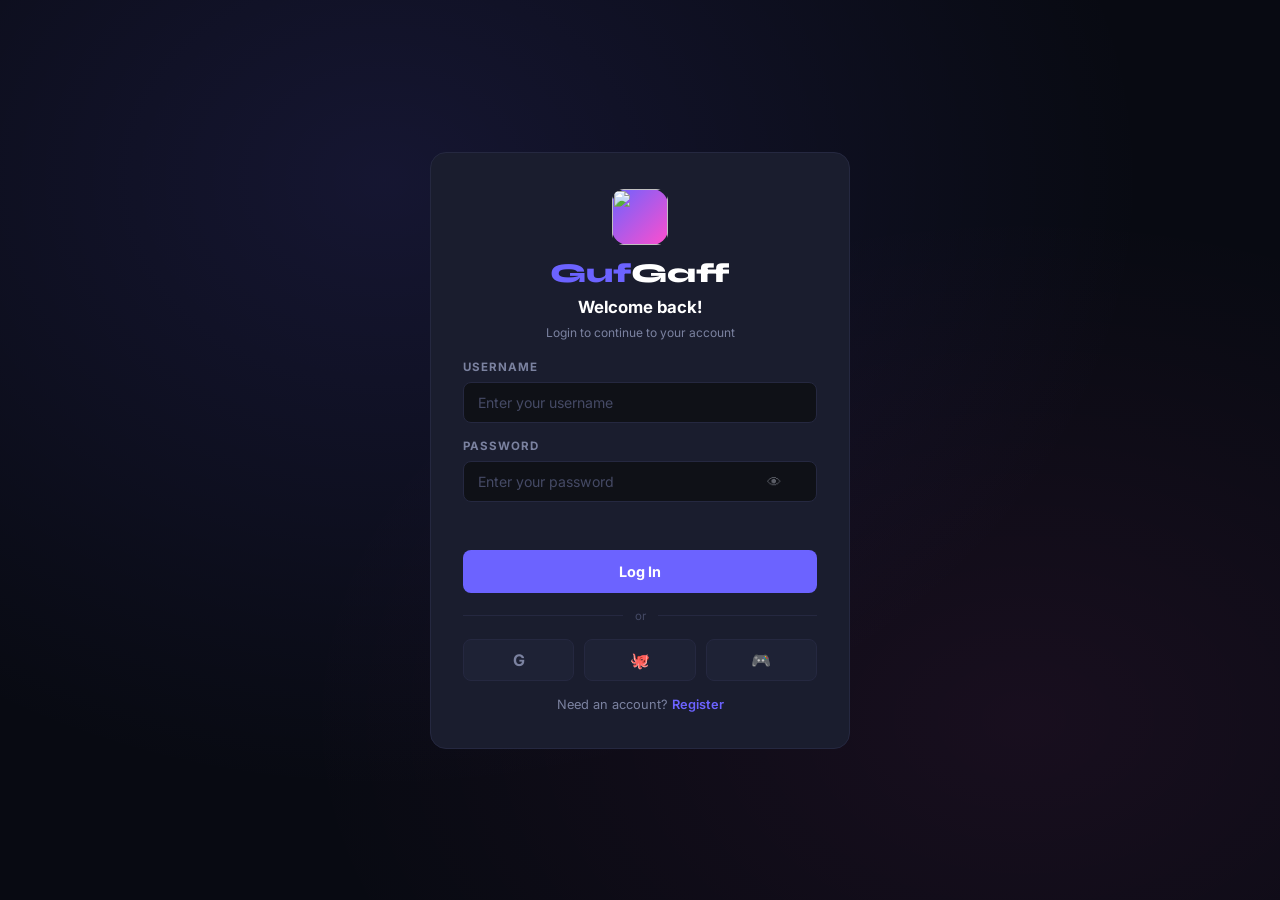
==== index.html @ 8183b646 "Fix keepalive ping and auto-reconnect for mobile" ====
<!DOCTYPE html>
<html lang="en">
<head>
<meta charset="UTF-8"/>
<meta name="viewport" content="width=device-width, initial-scale=1.0"/>
<title>GufGaff</title>
<link href="https://fonts.googleapis.com/css2?family=Inter:wght@400;500;600;700&family=Syne:wght@700;800&display=swap" rel="stylesheet"/>
<style>
*, *::before, *::after { box-sizing: border-box; margin: 0; padding: 0; }
:root {
  --bg: #0f1117; --sidebar: #13151f; --surface: #1a1d2e; --surface2: #1e2235;
  --border: #252840; --accent: #6c63ff; --accent-h: #5a52e0;
  --green: #23a55a; --yellow: #f0b232; --red: #f23f42; --pink: #ff4ecd;
  --text: #cdd1de; --text-muted: #7b82a0; --text-dim: #454a65; --white: #ffffff;
  --mono: 'Inter', sans-serif; --display: 'Syne', sans-serif;
}
body { font-family: var(--mono); background: var(--bg); color: var(--text); height: 100dvh; display: flex; overflow: hidden; font-size: 14px; }
#auth-overlay { position: fixed; inset: 0; display: flex; align-items: center; justify-content: center; z-index: 100; background: radial-gradient(ellipse at 30% 20%, #6c63ff22 0%, transparent 60%), radial-gradient(ellipse at 80% 80%, #ff4ecd11 0%, transparent 50%), #080a12; }
.auth-card { background: var(--surface); border: 1px solid var(--border); border-radius: 16px; padding: 36px 32px; width: 100%; max-width: 420px; display: flex; flex-direction: column; gap: 16px; animation: fadeUp .3s ease; max-height: 95dvh; overflow-y: auto; position: relative; }
.auth-card::-webkit-scrollbar { width: 0; }
@keyframes fadeUp { from { opacity: 0; transform: translateY(16px); } to { opacity: 1; transform: translateY(0); } }
.auth-logo { text-align: center; display: flex; flex-direction: column; align-items: center; gap: 8px; margin-bottom: 4px; }
.auth-logo-icon { width: 56px; height: 56px; background: linear-gradient(135deg, var(--accent), var(--pink)); border-radius: 16px; display: flex; align-items: center; justify-content: center; font-size: 1.6rem; margin-bottom: 4px; }
.auth-logo h1 { font-family: var(--display); font-size: 1.7rem; font-weight: 800; }
.fc-fast { color: var(--accent); } .fc-chat { color: var(--white); }
.auth-subtitle { font-size: .75rem; color: var(--text-muted); }
.auth-page-title { font-size: 1.05rem; font-weight: 700; color: var(--white); }
.auth-label { font-size: .72rem; font-weight: 700; color: var(--text-muted); text-transform: uppercase; letter-spacing: 1px; margin-bottom: 4px; }
.field { display: flex; flex-direction: column; gap: 4px; }
.input-wrap { position: relative; }
.input-wrap input { width: 100%; background: var(--bg); border: 1px solid var(--border); border-radius: 8px; color: var(--white); font-family: var(--mono); font-size: .88rem; padding: 11px 14px; outline: none; transition: border-color .2s; }
.input-wrap input:focus { border-color: var(--accent); }
.input-wrap input::placeholder { color: var(--text-dim); }
.input-wrap input.valid { border-color: var(--green) !important; }
.input-wrap input.invalid { border-color: var(--red) !important; }
.eye { position: absolute; right: 36px; top: 50%; transform: translateY(-50%); opacity: .4; cursor: pointer; font-size: .9rem; }
.eye:hover { opacity: .8; }
.field-status { position: absolute; right: 10px; top: 50%; transform: translateY(-50%); font-size: .85rem; pointer-events: none; }
.field-msg { font-size: .72rem; min-height: 16px; padding-left: 2px; transition: all .2s; }
.field-msg.error { color: var(--red); }
.field-msg.success { color: var(--green); }
.field-msg.info { color: var(--yellow); }
.strength-row { display: flex; justify-content: space-between; font-size: .7rem; color: var(--text-muted); margin-top: 4px; }
.strength-bars { display: flex; gap: 4px; margin-top: 4px; }
.s-bar { height: 3px; flex: 1; border-radius: 2px; background: var(--border); transition: background .3s; }
.s-bar.weak { background: var(--red); } .s-bar.fair { background: var(--yellow); } .s-bar.good { background: var(--green); } .s-bar.strong { background: var(--accent); }
.s-label { font-size: .7rem; font-weight: 600; }
.s-label.weak { color: var(--red); } .s-label.fair { color: var(--yellow); } .s-label.good { color: var(--green); } .s-label.strong { color: var(--accent); }
.terms-row { display: flex; align-items: flex-start; gap: 10px; font-size: .78rem; color: var(--text-muted); }
.terms-row input[type=checkbox] { accent-color: var(--accent); margin-top: 2px; flex-shrink: 0; }
.terms-row a { color: var(--accent); text-decoration: none; }
.btn-primary { background: var(--accent); color: #fff; border: none; border-radius: 8px; padding: 13px; font-family: var(--mono); font-weight: 700; font-size: .9rem; cursor: pointer; width: 100%; transition: background .2s, transform .1s, opacity .2s; }
.btn-primary:hover:not(:disabled) { background: var(--accent-h); }
.btn-primary:active:not(:disabled) { transform: scale(.98); }
.btn-primary:disabled { opacity: .5; cursor: not-allowed; }
.divider { display: flex; align-items: center; gap: 12px; color: var(--text-dim); font-size: .72rem; }
.divider::before, .divider::after { content: ''; flex: 1; height: 1px; background: var(--border); }
.social-row { display: flex; gap: 10px; }
.social-btn { flex: 1; background: var(--surface2); border: 1px solid var(--border); border-radius: 8px; padding: 10px; display: flex; align-items: center; justify-content: center; cursor: pointer; font-size: 1rem; font-weight: 700; color: var(--text-muted); transition: background .2s; }
.social-btn:hover { background: var(--border); color: var(--white); }
.auth-switch { text-align: center; font-size: .8rem; color: var(--text-muted); }
.auth-switch a { color: var(--accent); text-decoration: none; cursor: pointer; font-weight: 600; }
.back-btn { position: absolute; top: 14px; left: 14px; background: var(--surface2); border: none; border-radius: 50%; width: 30px; height: 30px; display: flex; align-items: center; justify-content: center; cursor: pointer; color: var(--text-muted); font-size: .85rem; }
.back-btn:hover { color: var(--white); background: var(--border); }
.error-msg { font-size: .78rem; color: var(--red); min-height: 16px; text-align: center; }
.app { display: none; flex: 1; overflow: hidden; position: relative; }
.sidebar-overlay { display: none; position: fixed; inset: 0; background: rgba(0,0,0,0.6); z-index: 50; }
.sidebar-overlay.show { display: block; }
.sidebar { width: 230px; background: var(--sidebar); display: flex; flex-direction: column; flex-shrink: 0; border-right: 1px solid var(--border); transition: transform .25s ease; z-index: 60; }
.sidebar-top { padding: 14px 16px 10px; border-bottom: 1px solid var(--border); }
.brand { display: flex; align-items: center; gap: 10px; margin-bottom: 10px; }
.brand-icon { width: 36px; height: 36px; background: linear-gradient(135deg, var(--accent), var(--pink)); border-radius: 10px; display: flex; align-items: center; justify-content: center; font-size: 1.1rem; flex-shrink: 0; }
.brand-name { font-family: var(--display); font-size: 1.1rem; font-weight: 800; }
.my-status { display: flex; align-items: center; gap: 8px; font-size: .8rem; color: var(--text-muted); }
.status-dot { width: 8px; height: 8px; border-radius: 50%; background: var(--green); flex-shrink: 0; }
.my-username { color: var(--white); font-weight: 600; }
.sidebar-search { padding: 10px 12px; }
.search-box { display: flex; align-items: center; gap: 8px; background: var(--bg); border: 1px solid var(--border); border-radius: 8px; padding: 7px 12px; }
.search-box input { background: transparent; border: none; outline: none; color: var(--text); font-family: var(--mono); font-size: .82rem; flex: 1; min-width: 0; }
.search-box input::placeholder { color: var(--text-dim); }
.sidebar-scroll { flex: 1; overflow-y: auto; padding: 8px 0; }
.sidebar-scroll::-webkit-scrollbar { width: 4px; }
.sidebar-scroll::-webkit-scrollbar-thumb { background: var(--border); border-radius: 2px; }
.sec-header { display: flex; align-items: center; justify-content: space-between; padding: 8px 16px 4px; font-size: .7rem; font-weight: 700; text-transform: uppercase; letter-spacing: .8px; color: var(--text-muted); }
.sec-add { cursor: pointer; font-size: 1rem; }
.sec-add:hover { color: var(--white); }
.ch-item { display: flex; align-items: center; gap: 8px; padding: 6px 8px 6px 12px; margin: 1px 8px; border-radius: 6px; cursor: pointer; color: var(--text-muted); font-size: .88rem; transition: background .1s, color .1s; position: relative; }
.ch-item:hover { background: var(--surface); color: var(--text); }
.ch-item.active { background: var(--surface2); color: var(--white); }
.ch-item.active::before { content: ''; position: absolute; left: -8px; top: 50%; transform: translateY(-50%); width: 3px; height: 20px; background: var(--accent); border-radius: 0 3px 3px 0; }
.ch-hash { font-size: 1rem; opacity: .6; }
.ch-info { flex: 1; min-width: 0; }
.ch-name { font-weight: 500; white-space: nowrap; overflow: hidden; text-overflow: ellipsis; }
.ch-desc-small { font-size: .7rem; color: var(--text-dim); margin-top: 1px; }
.ch-dot { width: 8px; height: 8px; border-radius: 50%; background: var(--pink); flex-shrink: 0; }
.dm-item { display: flex; align-items: center; gap: 10px; padding: 6px 8px; margin: 1px 8px; border-radius: 6px; cursor: pointer; color: var(--text-muted); transition: background .1s, color .1s; }
.dm-item:hover { background: var(--surface); color: var(--text); }
.dm-item.active { background: var(--surface2); color: var(--white); }
.dm-av { width: 32px; height: 32px; border-radius: 50%; display: flex; align-items: center; justify-content: center; font-size: .85rem; font-weight: 700; color: #fff; position: relative; flex-shrink: 0; }
.dm-st { position: absolute; bottom: -1px; right: -1px; width: 10px; height: 10px; border-radius: 50%; border: 2px solid var(--sidebar); background: var(--text-dim); }
.dm-st.on { background: var(--green); }
.dm-info { flex: 1; min-width: 0; }
.dm-name { font-size: .85rem; font-weight: 500; white-space: nowrap; overflow: hidden; text-overflow: ellipsis; }
.dm-sub { font-size: .72rem; color: var(--text-dim); }
.unread-badge { background: var(--red); color: #fff; font-size: .62rem; font-weight: 700; border-radius: 10px; min-width: 18px; height: 18px; display: flex; align-items: center; justify-content: center; padding: 0 5px; flex-shrink: 0; }
.user-panel { padding: 8px 12px; background: #0d0f18; display: flex; align-items: center; gap: 10px; border-top: 1px solid var(--border); flex-shrink: 0; }
.up-av { width: 32px; height: 32px; border-radius: 50%; background: var(--accent); display: flex; align-items: center; justify-content: center; font-size: .88rem; font-weight: 700; color: #fff; position: relative; flex-shrink: 0; cursor: pointer; }
.up-st { position: absolute; bottom: -1px; right: -1px; width: 10px; height: 10px; border-radius: 50%; border: 2px solid #0d0f18; background: var(--green); }
.up-info { flex: 1; min-width: 0; }
.up-name { font-size: .85rem; font-weight: 600; color: var(--white); white-space: nowrap; overflow: hidden; text-overflow: ellipsis; }
.up-tag { font-size: .7rem; color: var(--green); }
.up-icons { display: flex; gap: 2px; }
.up-icon { width: 28px; height: 28px; border-radius: 4px; border: none; background: transparent; color: var(--text-muted); display: flex; align-items: center; justify-content: center; cursor: pointer; font-size: .85rem; }
.up-icon:hover { background: var(--surface2); color: var(--text); }
.chat { flex: 1; display: flex; flex-direction: column; overflow: hidden; position: relative; min-width: 0; }
.chat-bg { position: absolute; inset: 0; background: radial-gradient(ellipse at 80% 100%, #6c63ff08 0%, transparent 60%), radial-gradient(ellipse at 20% 0%, #ff4ecd06 0%, transparent 50%); pointer-events: none; }
.chat-header { height: 52px; padding: 0 16px; display: flex; align-items: center; gap: 10px; border-bottom: 1px solid var(--border); flex-shrink: 0; background: rgba(15,17,23,0.9); backdrop-filter: blur(8px); position: relative; z-index: 2; }
.menu-btn { width: 30px; height: 30px; border-radius: 6px; border: none; background: transparent; color: var(--text-muted); display: none; align-items: center; justify-content: center; cursor: pointer; font-size: 1.1rem; flex-shrink: 0; }
.menu-btn:hover { background: var(--surface2); color: var(--text); }
.ch-icon { font-size: 1.1rem; color: var(--text-muted); }
.ch-title { font-weight: 700; font-size: .95rem; color: var(--white); white-space: nowrap; }
.ch-lock { font-size: .75rem; color: var(--text-dim); }
.ch-divider { width: 1px; height: 20px; background: var(--border); margin: 0 2px; flex-shrink: 0; }
.ch-topic { font-size: .82rem; color: var(--text-muted); white-space: nowrap; overflow: hidden; text-overflow: ellipsis; min-width: 0; }
.ch-actions { display: flex; gap: 4px; margin-left: auto; align-items: center; flex-shrink: 0; }
.h-btn { width: 30px; height: 30px; border-radius: 6px; border: none; background: transparent; color: var(--text-muted); display: flex; align-items: center; justify-content: center; cursor: pointer; font-size: .9rem; position: relative; }
.h-btn:hover { background: var(--surface2); color: var(--text); }
.h-btn.active { color: var(--accent); background: var(--surface2); }
.notif-count { position: absolute; top: 4px; right: 4px; width: 8px; height: 8px; border-radius: 50%; background: var(--red); }
.member-count { display: flex; align-items: center; gap: 6px; font-size: .82rem; color: var(--text-muted); padding: 4px 8px; border-radius: 6px; cursor: pointer; white-space: nowrap; }
.member-count:hover { background: var(--surface2); }
.mc-dot { width: 8px; height: 8px; border-radius: 50%; background: var(--green); flex-shrink: 0; }
.search-panel { position: absolute; top: 52px; right: 0; width: 320px; background: var(--surface); border-left: 1px solid var(--border); border-bottom: 1px solid var(--border); z-index: 5; display: none; flex-direction: column; padding: 12px; gap: 10px; border-radius: 0 0 0 12px; box-shadow: -4px 4px 20px rgba(0,0,0,0.3); }
.search-panel.show { display: flex; }
.search-panel-input { display: flex; gap: 8px; }
.search-panel-input input { flex: 1; background: var(--bg); border: 1px solid var(--border); border-radius: 8px; color: var(--text); font-family: var(--mono); font-size: .85rem; padding: 8px 12px; outline: none; }
.search-panel-input input:focus { border-color: var(--accent); }
.search-panel-input input::placeholder { color: var(--text-dim); }
.search-panel-btn { background: var(--accent); border: none; border-radius: 8px; color: #fff; padding: 8px 12px; cursor: pointer; font-size: .85rem; }
.search-results { max-height: 300px; overflow-y: auto; display: flex; flex-direction: column; gap: 6px; }
.search-results::-webkit-scrollbar { width: 4px; }
.search-results::-webkit-scrollbar-thumb { background: var(--border); border-radius: 2px; }
.search-result-item { background: var(--surface2); border-radius: 8px; padding: 8px 12px; border-left: 3px solid var(--accent); }
.search-result-sender { font-size: .75rem; font-weight: 600; color: var(--accent); margin-bottom: 2px; }
.search-result-text { font-size: .82rem; color: var(--text); }
.search-result-time { font-size: .7rem; color: var(--text-dim); margin-top: 2px; }
.search-no-results { text-align: center; color: var(--text-dim); font-size: .82rem; padding: 12px; }
.notif-panel { position: absolute; top: 52px; right: 0; width: 320px; background: var(--surface); border-left: 1px solid var(--border); border-bottom: 1px solid var(--border); z-index: 5; display: none; flex-direction: column; border-radius: 0 0 0 12px; box-shadow: -4px 4px 20px rgba(0,0,0,0.3); max-height: 420px; }
.notif-panel.show { display: flex; }
.notif-panel-header { display: flex; align-items: center; justify-content: space-between; padding: 12px 16px; border-bottom: 1px solid var(--border); font-weight: 600; font-size: .88rem; color: var(--white); flex-shrink: 0; }
.notif-panel-header button { background: transparent; border: none; color: var(--text-muted); font-size: .78rem; cursor: pointer; }
.notif-panel-header button:hover { color: var(--red); }
.notif-list { overflow-y: auto; flex: 1; }
.notif-list::-webkit-scrollbar { width: 4px; }
.notif-list::-webkit-scrollbar-thumb { background: var(--border); border-radius: 2px; }
.notif-empty { text-align: center; color: var(--text-dim); font-size: .82rem; padding: 24px; }
.notif-item { display: flex; align-items: flex-start; gap: 10px; padding: 10px 16px; border-bottom: 1px solid var(--border); cursor: pointer; transition: background .1s; }
.notif-item:hover { background: var(--surface2); }
.notif-item.unread { border-left: 3px solid var(--accent); }
.notif-item-icon { width: 32px; height: 32px; border-radius: 50%; display: flex; align-items: center; justify-content: center; font-size: .85rem; font-weight: 700; color: #fff; flex-shrink: 0; }
.notif-item-body { flex: 1; min-width: 0; }
.notif-item-text { font-size: .82rem; color: var(--text); line-height: 1.4; }
.notif-item-text strong { color: var(--white); }
.notif-item-time { font-size: .7rem; color: var(--text-dim); margin-top: 3px; }
.options-menu { position: absolute; top: 52px; right: 0; width: 260px; background: var(--surface); border: 1px solid var(--border); border-radius: 0 0 0 12px; z-index: 5; display: none; flex-direction: column; box-shadow: -4px 4px 20px rgba(0,0,0,0.3); overflow: hidden; animation: fadeUp .2s ease; }
.options-menu.show { display: flex; }
.options-header { padding: 12px 16px 8px; font-weight: 700; font-size: .72rem; color: var(--text-muted); text-transform: uppercase; letter-spacing: 1px; }
.options-divider { height: 1px; background: var(--border); margin: 4px 0; }
.options-item { display: flex; align-items: center; gap: 12px; padding: 10px 16px; cursor: pointer; transition: background .1s; }
.options-item:hover { background: var(--surface2); }
.options-item.danger:hover { background: rgba(242,63,66,0.1); }
.options-item.danger .options-title { color: var(--red); }
.options-item.danger .options-icon { color: var(--red); }
.options-icon { font-size: 1.1rem; width: 24px; text-align: center; flex-shrink: 0; }
.options-info { flex: 1; min-width: 0; }
.options-title { font-size: .85rem; font-weight: 600; color: var(--text); }
.options-desc { font-size: .72rem; color: var(--text-muted); margin-top: 1px; }
.options-item.active-opt .options-title { color: var(--accent); }
.pinned-panel, .members-panel { position: absolute; top: 52px; right: 0; width: 320px; background: var(--surface); border-left: 1px solid var(--border); border-bottom: 1px solid var(--border); z-index: 5; display: none; flex-direction: column; border-radius: 0 0 0 12px; box-shadow: -4px 4px 20px rgba(0,0,0,0.3); max-height: 420px; }
.pinned-panel.show, .members-panel.show { display: flex; }
.pinned-msg-item { display: flex; align-items: flex-start; gap: 10px; padding: 10px 16px; border-bottom: 1px solid var(--border); }
.pinned-msg-av { width: 28px; height: 28px; border-radius: 50%; display: flex; align-items: center; justify-content: center; font-size: .75rem; font-weight: 700; color: #fff; flex-shrink: 0; }
.pinned-msg-body { flex: 1; min-width: 0; }
.pinned-msg-sender { font-size: .75rem; font-weight: 600; color: var(--accent); }
.pinned-msg-text { font-size: .82rem; color: var(--text); margin-top: 2px; white-space: nowrap; overflow: hidden; text-overflow: ellipsis; }
.members-item { display: flex; align-items: center; gap: 10px; padding: 8px 16px; cursor: pointer; transition: background .1s; }
.members-item:hover { background: var(--surface2); }
.members-av { width: 32px; height: 32px; border-radius: 50%; display: flex; align-items: center; justify-content: center; font-size: .85rem; font-weight: 700; color: #fff; position: relative; flex-shrink: 0; }
.members-st { position: absolute; bottom: -1px; right: -1px; width: 10px; height: 10px; border-radius: 50%; border: 2px solid var(--surface); background: var(--text-dim); }
.members-st.on { background: var(--green); }
.members-name { font-size: .85rem; font-weight: 500; color: var(--text); }
.members-status { font-size: .7rem; color: var(--text-dim); }
.members-section { padding: 6px 16px 3px; font-size: .68rem; font-weight: 700; text-transform: uppercase; letter-spacing: 1px; color: var(--text-muted); }
.modal-overlay { position: fixed; inset: 0; background: rgba(0,0,0,0.7); display: none; align-items: center; justify-content: center; z-index: 150; backdrop-filter: blur(4px); }
.modal-overlay.show { display: flex; }
.profile-modal { background: var(--surface); border: 1px solid var(--border); border-radius: 16px; width: 320px; overflow: hidden; animation: fadeUp .2s ease; }
.profile-banner { height: 80px; background: linear-gradient(135deg, var(--accent), var(--pink)); position: relative; }
.profile-av-wrap { position: absolute; bottom: -24px; left: 16px; }
.profile-av { width: 56px; height: 56px; border-radius: 50%; display: flex; align-items: center; justify-content: center; font-size: 1.4rem; font-weight: 700; color: #fff; border: 4px solid var(--surface); }
.profile-close { position: absolute; top: 8px; right: 8px; background: rgba(0,0,0,0.3); border: none; border-radius: 50%; width: 28px; height: 28px; color: #fff; cursor: pointer; display: flex; align-items: center; justify-content: center; font-size: .9rem; }
.profile-body { padding: 32px 16px 16px; }
.profile-name { font-family: var(--display); font-size: 1.1rem; font-weight: 800; color: var(--white); }
.profile-tag { font-size: .75rem; color: var(--text-muted); margin-top: 2px; }
.profile-status { display: flex; align-items: center; gap: 6px; margin-top: 8px; font-size: .8rem; color: var(--text-muted); }
.profile-status-dot { width: 8px; height: 8px; border-radius: 50%; background: var(--green); }
.profile-divider { height: 1px; background: var(--border); margin: 12px 0; }
.profile-actions { display: flex; gap: 8px; margin-top: 12px; }
.profile-btn { flex: 1; padding: 8px; border-radius: 8px; border: none; font-family: var(--mono); font-size: .82rem; cursor: pointer; font-weight: 600; transition: background .15s; }
.profile-btn-primary { background: var(--accent); color: #fff; }
.profile-btn-primary:hover { background: var(--accent-h); }
.profile-btn-secondary { background: var(--surface2); color: var(--text); border: 1px solid var(--border); }
.profile-btn-secondary:hover { background: var(--border); }
.notif-toast { position: fixed; top: 16px; right: 16px; background: var(--surface); border: 1px solid var(--border); border-radius: 10px; padding: 12px 16px; display: flex; align-items: center; gap: 12px; z-index: 300; box-shadow: 0 8px 24px rgba(0,0,0,0.4); animation: slideInRight .3s ease; max-width: 300px; cursor: pointer; }
@keyframes slideInRight { from { opacity: 0; transform: translateX(100%); } to { opacity: 1; transform: translateX(0); } }
.notif-av { width: 36px; height: 36px; border-radius: 50%; display: flex; align-items: center; justify-content: center; font-size: .9rem; font-weight: 700; color: #fff; flex-shrink: 0; }
.notif-body { flex: 1; min-width: 0; }
.notif-name { font-size: .8rem; font-weight: 600; color: var(--white); }
.notif-text { font-size: .75rem; color: var(--text-muted); white-space: nowrap; overflow: hidden; text-overflow: ellipsis; }
#messages { flex: 1; overflow-y: auto; padding: 16px 0 4px; display: flex; flex-direction: column; position: relative; z-index: 0; }
#messages::-webkit-scrollbar { width: 6px; }
#messages::-webkit-scrollbar-thumb { background: var(--border); border-radius: 3px; }
.date-div { display: flex; align-items: center; gap: 12px; padding: 16px 20px 8px; color: var(--text-dim); font-size: .75rem; font-weight: 600; }
.date-div::before, .date-div::after { content: ''; flex: 1; height: 1px; background: var(--border); }
.msg-row { display: flex; gap: 14px; padding: 2px 16px; transition: background .1s; position: relative; }
.msg-row:hover { background: rgba(255,255,255,0.02); }
.msg-row:hover .msg-actions { opacity: 1; }
.msg-row.first { padding-top: 14px; }
.av-col { width: 40px; flex-shrink: 0; padding-top: 2px; }
.msg-av { width: 40px; height: 40px; border-radius: 50%; display: flex; align-items: center; justify-content: center; font-size: 1rem; font-weight: 700; color: #fff; cursor: pointer; transition: transform .15s; }
.msg-av:hover { transform: scale(1.1); }
.msg-av.hidden { visibility: hidden; }
.msg-body { flex: 1; min-width: 0; }
.msg-head { display: flex; align-items: baseline; gap: 8px; margin-bottom: 3px; flex-wrap: wrap; }
.msg-name { font-weight: 600; font-size: .9rem; color: var(--white); cursor: pointer; }
.msg-name:hover { text-decoration: underline; }
.msg-name.me { color: var(--accent); }
.msg-ts { font-size: .72rem; color: var(--text-dim); }
.msg-edited { font-size: .68rem; color: var(--text-dim); font-style: italic; }
.msg-text { font-size: .9rem; line-height: 1.55; color: var(--text); word-break: break-word; }
.msg-deleted { font-size: .85rem; color: var(--text-dim); font-style: italic; }
.msg-img { max-width: 300px; max-height: 300px; border-radius: 8px; margin-top: 4px; cursor: pointer; object-fit: cover; border: 1px solid var(--border); transition: opacity .2s; display: block; }
.msg-img:hover { opacity: .9; }
.msg-actions { position: absolute; right: 16px; top: 50%; transform: translateY(-50%); display: flex; gap: 4px; opacity: 0; transition: opacity .15s; background: var(--surface); border: 1px solid var(--border); border-radius: 8px; padding: 3px; box-shadow: 0 2px 8px rgba(0,0,0,0.3); z-index: 1; }
.msg-action-btn { width: 26px; height: 26px; border-radius: 6px; border: none; background: transparent; color: var(--text-muted); display: flex; align-items: center; justify-content: center; cursor: pointer; font-size: .8rem; transition: background .1s, color .1s; }
.msg-action-btn:hover { background: var(--surface2); color: var(--text); }
.msg-action-btn.delete:hover { color: var(--red); }
.msg-action-btn.edit:hover { color: var(--accent); }
.msg-action-btn.pin:hover { color: var(--yellow); }
.msg-edit-wrap { display: flex; gap: 6px; margin-top: 4px; }
.msg-edit-input { flex: 1; background: var(--bg); border: 1px solid var(--accent); border-radius: 8px; color: var(--white); font-family: var(--mono); font-size: .88rem; padding: 6px 10px; outline: none; }
.msg-edit-save { background: var(--accent); border: none; border-radius: 6px; color: #fff; padding: 6px 10px; cursor: pointer; font-size: .8rem; font-weight: 600; }
.msg-edit-save:hover { background: var(--accent-h); }
.msg-edit-cancel { background: var(--surface2); border: 1px solid var(--border); border-radius: 6px; color: var(--text-muted); padding: 6px 10px; cursor: pointer; font-size: .8rem; }
.msg-edit-cancel:hover { background: var(--border); }
.sys-msg { text-align: center; padding: 6px 16px; font-size: .78rem; color: var(--text-dim); }
.empty-chat { flex: 1; display: flex; flex-direction: column; align-items: center; justify-content: center; color: var(--text-dim); gap: 12px; }
.empty-chat .ic { font-size: 3rem; }
.typing-bar { padding: 2px 16px 6px; min-height: 26px; font-size: .78rem; color: var(--text-muted); display: flex; align-items: center; gap: 8px; }
.typing-dots { display: flex; gap: 3px; align-items: center; }
.typing-dots span { width: 6px; height: 6px; border-radius: 50%; background: var(--text-muted); animation: bounce .8s infinite; display: inline-block; }
.typing-dots span:nth-child(2) { animation-delay: .15s; }
.typing-dots span:nth-child(3) { animation-delay: .3s; }
@keyframes bounce { 0%,60%,100% { transform: translateY(0); } 30% { transform: translateY(-5px); } }
.emoji-picker { position: absolute; bottom: 80px; right: 16px; background: var(--surface); border: 1px solid var(--border); border-radius: 12px; padding: 0; width: 320px; max-height: 420px; box-shadow: 0 8px 32px rgba(0,0,0,0.4); z-index: 10; display: none; animation: fadeUp .2s ease; overflow: hidden; flex-direction: column; }
.emoji-picker.show { display: flex; }
.emoji-header { padding: 10px 12px 6px; border-bottom: 1px solid var(--border); flex-shrink: 0; }
.emoji-search { width: 100%; background: var(--bg); border: 1px solid var(--border); border-radius: 8px; color: var(--text); font-family: var(--mono); font-size: .82rem; padding: 7px 12px; outline: none; }
.emoji-search::placeholder { color: var(--text-dim); }
.emoji-cats { display: flex; gap: 4px; padding: 6px 12px; overflow-x: auto; flex-shrink: 0; border-bottom: 1px solid var(--border); }
.emoji-cats::-webkit-scrollbar { width: 0; height: 0; }
.emoji-cat-btn { font-size: 1.1rem; padding: 4px 6px; border-radius: 6px; border: none; background: transparent; cursor: pointer; opacity: .6; transition: background .1s, opacity .1s; flex-shrink: 0; }
.emoji-cat-btn:hover, .emoji-cat-btn.active { background: var(--surface2); opacity: 1; }
.emoji-body { flex: 1; overflow-y: auto; padding: 8px 12px; }
.emoji-body::-webkit-scrollbar { width: 4px; }
.emoji-body::-webkit-scrollbar-thumb { background: var(--border); border-radius: 2px; }
.emoji-category { font-size: .65rem; font-weight: 700; color: var(--text-muted); text-transform: uppercase; letter-spacing: 1px; margin: 8px 0 4px; }
.emoji-grid { display: grid; grid-template-columns: repeat(8, 1fr); gap: 2px; }
.emoji-btn { font-size: 1.3rem; padding: 4px; border-radius: 6px; cursor: pointer; text-align: center; transition: background .1s, transform .1s; border: none; background: transparent; }
.emoji-btn:hover { background: var(--surface2); transform: scale(1.2); }
.emoji-scroll-btns { display: flex; justify-content: space-between; padding: 6px 12px; border-top: 1px solid var(--border); flex-shrink: 0; gap: 6px; }
.emoji-scroll-btn { background: var(--surface2); border: 1px solid var(--border); border-radius: 6px; color: var(--text-muted); padding: 4px 10px; font-size: .8rem; cursor: pointer; transition: background .15s, color .15s; flex: 1; }
.emoji-scroll-btn:hover { background: var(--border); color: var(--white); }
.img-preview { position: fixed; inset: 0; background: rgba(0,0,0,0.9); display: none; align-items: center; justify-content: center; z-index: 200; cursor: zoom-out; flex-direction: column; gap: 12px; }
.img-preview.show { display: flex; }
.img-preview img { max-width: 90vw; max-height: 85vh; border-radius: 8px; object-fit: contain; }
.img-preview-actions { display: flex; gap: 12px; }
.img-preview-btn { background: rgba(255,255,255,0.1); border: 1px solid rgba(255,255,255,0.2); border-radius: 8px; color: #fff; padding: 8px 16px; cursor: pointer; font-size: .85rem; transition: background .15s; }
.img-preview-btn:hover { background: rgba(255,255,255,0.2); }
.upload-progress { font-size: .75rem; color: var(--text-muted); padding: 2px 16px; display: none; }
.upload-progress.show { display: block; }
.input-wrap-outer { padding: 0 16px 16px; flex-shrink: 0; position: relative; z-index: 1; }
.input-box { background: var(--surface2); border: 1px solid var(--border); border-radius: 10px; display: flex; align-items: center; gap: 4px; padding: 0 8px; }
.ia { width: 34px; height: 34px; border-radius: 6px; border: none; background: transparent; color: var(--text-muted); display: flex; align-items: center; justify-content: center; cursor: pointer; font-size: 1rem; flex-shrink: 0; }
.ia:hover { color: var(--text); }
.ia.active { color: var(--accent); }
#msg-input { flex: 1; background: transparent; border: none; color: var(--white); font-family: var(--mono); font-size: .9rem; padding: 12px 4px; outline: none; min-width: 0; }
#msg-input::placeholder { color: var(--text-dim); }
#msg-input:disabled { opacity: .4; }
.send-btn { width: 34px; height: 34px; border-radius: 8px; border: none; background: var(--accent); color: #fff; display: flex; align-items: center; justify-content: center; cursor: pointer; font-size: .9rem; flex-shrink: 0; }
.send-btn:hover { background: var(--accent-h); }
.send-btn:disabled { opacity: .3; cursor: not-allowed; }
#file-input { display: none; }
body.light { --bg: #f0f2f5; --sidebar: #e4e6ea; --surface: #ffffff; --surface2: #f0f2f5; --border: #dddfe4; --text: #1c1e21; --text-muted: #65676b; --text-dim: #b0b3b8; --white: #1c1e21; }
@media (max-width: 768px) {
  .sidebar { position: fixed; top: 0; left: 0; height: 100dvh; transform: translateX(-100%); }
  .sidebar.open { transform: translateX(0); box-shadow: 4px 0 20px rgba(0,0,0,0.5); }
  .menu-btn { display: flex !important; }
  .ch-topic, .ch-divider { display: none; }
  .chat-header { padding: 0 10px; gap: 8px; }
  .msg-row { padding: 2px 10px; }
  .msg-row.first { padding-top: 12px; }
  .input-wrap-outer { padding: 0 10px 12px; }
  .h-btn:nth-child(n+2) { display: none; }
  .member-count span { display: none; }
  .emoji-picker { right: 10px; width: 280px; bottom: 70px; }
  .msg-img { max-width: 200px; }
  .search-panel, .notif-panel, .options-menu, .pinned-panel, .members-panel { width: 100%; border-radius: 0; }
  .msg-actions { right: 10px; }
}
@keyframes slideIn { from { opacity: 0; transform: translateY(4px); } to { opacity: 1; transform: translateY(0); } }
.msg-row { animation: slideIn .15s ease; }
.call-overlay { position: fixed; inset: 0; background: #0a0a0f; z-index: 500; display: none; flex-direction: column; align-items: center; justify-content: center; }
.call-overlay.show { display: flex; }
.call-videos { display: flex; gap: 16px; width: 100%; max-width: 1000px; padding: 16px; justify-content: center; align-items: center; flex-wrap: wrap; }
.call-video-wrap { position: relative; border-radius: 16px; overflow: hidden; background: #1a1d2e; border: 2px solid var(--border); }
.call-video-wrap.remote { width: 640px; height: 480px; }
.call-video-wrap.local { width: 180px; height: 135px; position: fixed; bottom: 100px; right: 20px; border: 2px solid var(--accent); z-index: 501; }
.call-video-wrap video { width: 100%; height: 100%; object-fit: cover; background: #0a0a0f; }
.call-video-label { position: absolute; bottom: 8px; left: 8px; background: rgba(0,0,0,0.6); color: #fff; font-size: .75rem; padding: 3px 8px; border-radius: 20px; }
.call-controls { display: flex; gap: 16px; margin-top: 24px; align-items: center; }
.call-btn { width: 56px; height: 56px; border-radius: 50%; border: none; display: flex; align-items: center; justify-content: center; cursor: pointer; font-size: 1.3rem; transition: transform .15s, background .15s; }
.call-btn:hover { transform: scale(1.1); }
.call-btn.end { background: var(--red); color: #fff; width: 64px; height: 64px; font-size: 1.5rem; }
.call-btn.mute { background: var(--surface2); color: var(--text); }
.call-btn.mute.active { background: var(--yellow); color: #000; }
.call-btn.cam { background: var(--surface2); color: var(--text); }
.call-btn.cam.active { background: var(--yellow); color: #000; }
.call-info { text-align: center; margin-bottom: 16px; }
.call-info-name { font-family: var(--display); font-size: 1.4rem; font-weight: 800; color: var(--white); }
.call-info-status { font-size: .85rem; color: var(--text-muted); margin-top: 4px; }
.incoming-call { position: fixed; bottom: 24px; left: 50%; transform: translateX(-50%); background: var(--surface); border: 1px solid var(--border); border-radius: 16px; padding: 20px 24px; z-index: 400; display: none; flex-direction: column; align-items: center; gap: 12px; box-shadow: 0 8px 32px rgba(0,0,0,0.5); min-width: 280px; animation: fadeUp .3s ease; }
.incoming-call.show { display: flex; }
.incoming-call-av { width: 56px; height: 56px; border-radius: 50%; display: flex; align-items: center; justify-content: center; font-size: 1.4rem; font-weight: 700; color: #fff; }
.incoming-call-name { font-weight: 700; color: var(--white); font-size: 1rem; }
.incoming-call-text { font-size: .82rem; color: var(--text-muted); }
.incoming-call-btns { display: flex; gap: 16px; }
.call-accept { background: var(--green); color: #fff; border: none; border-radius: 50%; width: 52px; height: 52px; font-size: 1.3rem; cursor: pointer; display: flex; align-items: center; justify-content: center; }
.call-accept:hover { background: #1a8a45; }
.call-decline { background: var(--red); color: #fff; border: none; border-radius: 50%; width: 52px; height: 52px; font-size: 1.3rem; cursor: pointer; display: flex; align-items: center; justify-content: center; }
.call-decline:hover { background: #c0292b; }
@keyframes pulse { 0%,100% { box-shadow: 0 0 0 0 rgba(35,165,90,0.4); } 50% { box-shadow: 0 0 0 12px rgba(35,165,90,0); } }
.call-accept { animation: pulse 1.5s infinite; }
</style>
</head>
<body>

<div id="auth-overlay">

  <!-- Login -->
  <div class="auth-card" id="login-card">
    <div class="auth-logo">
      <div class="auth-logo-icon"><img src="/logo.png" style="width:100%;height:100%;object-fit:cover;border-radius:12px;"/></div>
      <h1><span class="fc-fast">Guf</span><span class="fc-chat">Gaff</span></h1>
      <p class="auth-page-title">Welcome back!</p>
      <p class="auth-subtitle">Login to continue to your account</p>
    </div>
    <div class="field"><div class="auth-label">Username</div><div class="input-wrap"><input id="auth-username" type="text" placeholder="Enter your username" maxlength="24" autocomplete="off"/></div></div>
    <div class="field"><div class="auth-label">Password</div><div class="input-wrap"><input id="auth-password" type="password" placeholder="Enter your password" maxlength="64" style="padding-right:36px"/><span class="eye" onclick="togglePwd('auth-password')">&#128065;</span></div></div>
    <div class="error-msg" id="auth-error"></div>
    <button class="btn-primary" onclick="doAuth('login')">Log In</button>
    <div class="divider"><span>or</span></div>
    <div class="social-row"><div class="social-btn">G</div><div class="social-btn">&#128025;</div><div class="social-btn">&#127918;</div></div>
    <div class="auth-switch">Need an account? <a onclick="showReg()">Register</a></div>
  </div>

  <!-- Register -->
  <div class="auth-card" id="reg-card" style="display:none;">
    <button class="back-btn" onclick="showLogin()">&#8592;</button>
    <div class="auth-logo">
      <div class="auth-logo-icon">&#10024;</div>
      <h1><span class="fc-fast">Guf</span><span class="fc-chat">Gaff</span></h1>
      <p class="auth-page-title">Join GufGaff</p>
      <p class="auth-subtitle">Create an account to get started</p>
    </div>
    <div class="field">
      <div class="auth-label">Full Name</div>
      <div class="input-wrap"><input id="reg-fullname" type="text" placeholder="Your full name" maxlength="48" oninput="validateField('fullname')"/><span class="field-status" id="status-fullname"></span></div>
      <div class="field-msg" id="msg-fullname"></div>
    </div>
    <div class="field">
      <div class="auth-label">Username</div>
      <div class="input-wrap"><input id="reg-username" type="text" placeholder="Choose a username" maxlength="24" autocomplete="off" oninput="validateField('username')"/><span class="field-status" id="status-username"></span></div>
      <div class="field-msg" id="msg-username"></div>
    </div>
    <div class="field">
      <div class="auth-label">Password</div>
      <div class="input-wrap"><input id="reg-password" type="password" placeholder="Choose a strong password" maxlength="64" style="padding-right:36px" oninput="validateField('password')"/><span class="eye" onclick="togglePwd('reg-password')">&#128065;</span></div>
      <div class="strength-row"><span>Password strength</span><span class="s-label" id="s-label"></span></div>
      <div class="strength-bars"><div class="s-bar" id="b1"></div><div class="s-bar" id="b2"></div><div class="s-bar" id="b3"></div><div class="s-bar" id="b4"></div></div>
      <div class="field-msg" id="msg-password"></div>
    </div>
    <div class="field">
      <div class="auth-label">Confirm Password</div>
      <div class="input-wrap"><input id="reg-confirm" type="password" placeholder="Confirm your password" maxlength="64" style="padding-right:36px" oninput="validateField('confirm')"/><span class="eye" onclick="togglePwd('reg-confirm')">&#128065;</span></div>
      <div class="field-msg" id="msg-confirm"></div>
    </div>
    <label class="terms-row"><input type="checkbox" id="terms-chk" onchange="validateField('terms')"/><span>I agree to the <a href="#">Terms of Service</a> and <a href="#">Privacy Policy</a></span></label>
    <div class="field-msg" id="msg-terms"></div>
    <div class="error-msg" id="reg-error"></div>
    <button class="btn-primary" id="reg-btn" onclick="doRegister()" disabled>Create Account</button>
    <div class="auth-switch">Already have an account? <a onclick="showLogin()">Login</a></div>
  </div>

</div>

<!-- IMAGE PREVIEW -->
<div class="img-preview" id="img-preview" onclick="closePreview()">
  <img id="preview-img" src="" alt="preview" onclick="event.stopPropagation()"/>
  <div class="img-preview-actions" onclick="event.stopPropagation()">
    <button class="img-preview-btn" onclick="downloadImg()">&#8595; Download</button>
    <button class="img-preview-btn" onclick="closePreview()">&#10005; Close</button>
  </div>
</div>

<!-- PROFILE MODAL -->
<div class="modal-overlay" id="profile-modal" onclick="closeProfile()">
  <div class="profile-modal" onclick="event.stopPropagation()">
    <div class="profile-banner">
      <div class="profile-av-wrap"><div class="profile-av" id="profile-av">?</div></div>
      <button class="profile-close" onclick="closeProfile()">&#10005;</button>
    </div>
    <div class="profile-body">
      <div class="profile-name" id="profile-name">Username</div>
      <div class="profile-tag">GufGaff User</div>
      <div class="profile-status"><div class="profile-status-dot" id="profile-status-dot"></div><span id="profile-status-text">Online</span></div>
      <div class="profile-divider"></div>
      <div class="profile-actions">
       <button class="profile-btn profile-btn-primary" id="profile-dm-btn" onclick="profileSendDM()">&#128172; Message</button>
       <button class="profile-btn profile-btn-primary" id="profile-call-btn" onclick="closeProfile();startCall(profileUser)" style="background:var(--green);">&#128247; Video Call</button>
        <button class="profile-btn profile-btn-secondary" onclick="closeProfile()">Close</button>
      </div>
    </div>
  </div>
</div>

<!-- APP -->
<div class="sidebar-overlay" id="sidebar-overlay" onclick="closeSidebar()"></div>
<div class="app" id="app">
  <div class="sidebar" id="sidebar">
    <div class="sidebar-top">
      <div class="brand-icon"><img src="/logo.png" style="width:100%;height:100%;object-fit:cover;border-radius:8px;"/></div>

      <div class="my-status"><div class="status-dot"></div><span class="my-username" id="my-uname">—</span><span style="font-size:.7rem;opacity:.5">&#8226; Online</span></div>
    </div>
    <div class="sidebar-search"><div class="search-box"><span style="font-size:.85rem;opacity:.4">&#128269;</span><input type="text" placeholder="Search users..." oninput="filterAll(this.value)"/></div></div>
    <div class="sidebar-scroll">
      <div class="sec-header"><span>Channels</span><span class="sec-add">&#43;</span></div>
      <div id="room-list"></div>
      <div class="sec-header" style="margin-top:8px"><span>Direct Messages</span><span class="sec-add">&#43;</span></div>
      <div id="contact-list"></div>
    </div>
    <div class="user-panel">
      <div class="up-av" id="up-av" onclick="openMyProfile()">?<div class="up-st"></div></div>
      <div class="up-info"><div class="up-name" id="up-name">—</div><div class="up-tag">&#9679; Online</div></div>
      <div class="up-icons">
        <button class="up-icon" title="Toggle Theme" onclick="toggleTheme()">&#9681;</button>
        <button class="up-icon" title="Logout" onclick="logout()">&#10132;</button>
      </div>
    </div>
  </div>

  <div class="chat">
    <div class="chat-bg"></div>
    <div class="chat-header">
      <button class="menu-btn" onclick="openSidebar()">&#9776;</button>
      <span class="ch-icon" id="ch-icon">#</span>
      <span class="ch-title" id="ch-title">general</span>
      <span class="ch-lock">&#128274;</span>
      <div class="ch-divider"></div>
      <span class="ch-topic" id="ch-topic">General discussion</span>
      <div class="ch-actions">
        <div class="member-count"><div class="mc-dot"></div><span id="online-count">0 Members</span></div>
        <button class="h-btn" id="search-toggle" onclick="toggleSearch()">&#128269;</button>
        <button class="h-btn" id="notif-toggle" onclick="toggleNotifPanel()">&#128276;<span class="notif-count" id="notif-count" style="display:none"></span></button>
        <button class="h-btn" id="options-toggle" onclick="toggleOptionsMenu()">&#8942;</button>
      </div>
    </div>

    <div class="search-panel" id="search-panel">
      <div class="search-panel-input"><input id="search-input" type="text" placeholder="Search messages..." autocomplete="off"/><button class="search-panel-btn" onclick="doSearch()">&#128269;</button></div>
      <div class="search-results" id="search-results"></div>
    </div>

    <div class="notif-panel" id="notif-panel">
      <div class="notif-panel-header"><span>&#128276; Notifications</span><button onclick="clearNotifs()">Clear all</button></div>
      <div class="notif-list" id="notif-list"><div class="notif-empty">No notifications yet</div></div>
    </div>

    <div class="options-menu" id="options-menu">
      <div class="options-header">&#8942; Options</div>
      <div class="options-divider"></div>
      <div class="options-item" onclick="showPinnedMessages()"><span class="options-icon">&#128204;</span><div class="options-info"><div class="options-title">Pinned Messages</div><div class="options-desc">View pinned messages</div></div></div>
      <div class="options-item" id="mute-item" onclick="toggleMuteRoom()"><span class="options-icon">&#128263;</span><div class="options-info"><div class="options-title" id="mute-title">Mute Room</div><div class="options-desc" id="mute-desc">Stop notifications</div></div></div>
      <div class="options-item" onclick="showRoomMembers()"><span class="options-icon">&#128101;</span><div class="options-info"><div class="options-title">Room Members</div><div class="options-desc" id="members-desc">0 members online</div></div></div>
      <div class="options-item" onclick="exportChat()"><span class="options-icon">&#128203;</span><div class="options-info"><div class="options-title">Export Chat</div><div class="options-desc">Download as text file</div></div></div>
      <div class="options-divider"></div>
      <div class="options-item danger" onclick="clearChatMessages()"><span class="options-icon">&#128465;</span><div class="options-info"><div class="options-title">Clear Messages</div><div class="options-desc">Clear chat on screen</div></div></div>
    </div>

    <div class="pinned-panel" id="pinned-panel">
      <div class="notif-panel-header"><span>&#128204; Pinned Messages</span><button onclick="closePinned()">&#10005;</button></div>
      <div class="notif-list" id="pinned-list"><div class="notif-empty">No pinned messages</div></div>
    </div>

    <div class="members-panel" id="members-panel">
      <div class="notif-panel-header"><span>&#128101; Room Members</span><button onclick="closeMembers()">&#10005;</button></div>
      <div class="notif-list" id="members-list"></div>
    </div>

    <div id="messages"><div class="empty-chat"><div class="ic">&#128172;</div><p>Select a channel or user to chat</p></div></div>
    <div class="upload-progress" id="upload-progress">&#128247; Uploading image...</div>
    <div class="typing-bar">
      <div class="typing-dots" id="typing-dots" style="display:none;"><span></span><span></span><span></span></div>
      <span id="typing-text"></span>
    </div>

    <div class="emoji-picker" id="emoji-picker">
      <div class="emoji-header"><input class="emoji-search" type="text" placeholder="Search emoji..." oninput="searchEmoji(this.value)"/></div>
      <div class="emoji-cats" id="emoji-cats"></div>
      <div class="emoji-body" id="emoji-body"></div>
      <div class="emoji-scroll-btns">
        <button class="emoji-scroll-btn" onclick="scrollEmoji(-150)">&#8593; Up</button>
        <button class="emoji-scroll-btn" onclick="scrollToTop()">&#8679; Top</button>
        <button class="emoji-scroll-btn" onclick="scrollEmoji(150)">&#8595; Down</button>
      </div>
    </div>

    <div class="input-wrap-outer">
      <div class="input-box">
        <button class="ia" onclick="triggerUpload()">&#43;</button>
        <input id="msg-input" type="text" placeholder="Type a message..." disabled autocomplete="off"/>
        <button class="ia" id="emoji-toggle" onclick="toggleEmoji()">&#128512;</button>
        <button class="ia" style="font-size:.72rem;font-weight:700;width:auto;padding:0 6px;">GIF</button>
        <button class="ia" onclick="triggerUpload()">&#128247;</button>
        <button class="send-btn" id="send-btn" disabled onclick="sendMsg()">&#10148;</button>
      </div>
    </div>
    <input type="file" id="file-input" accept="image/*" onchange="uploadImage(this)"/>
  </div>
</div>

<script>
let ws=null,myName="",currentChat=null;
let allUsers=[],onlineUsers=[],unreadCounts={};
let lastSender="",lastTs="";
let typingTimers={},myTypingTimer=null;
let emojiOpen=false,searchOpen=false,notifOpen=false,optionsOpen=false;
let currentPreviewSrc="";
let isDark=true;
let notifications=[],unreadNotifCount=0;
let roomMuted=false,pinnedMessages=[];
let usernameCheckTimer=null;

const COLORS=["#5865f2","#23a55a","#f0b232","#eb459e","#ed4245","#57f287"];
function userColor(n){let h=0;for(let c of n)h=c.charCodeAt(0)+((h<<5)-h);return COLORS[Math.abs(h)%COLORS.length];}
const ROOM_DESC={general:"General discussion",random:"Random talks",tech:"Tech and development"};

const EMOJIS={
  "Love & Hearts":["❤️","🧡","💛","💚","💙","💜","🖤","🤍","🤎","💔","❣️","💕","💞","💓","💗","💖","💘","💝","💟","😍","🥰","😘","😗","😙","😚","💑","👫","👬","👭","💏","🫶","🤗","😻","💋","💌","🌹","🌷","💐"],
  "Smileys":["😀","😃","😄","😁","😆","😅","😂","🤣","😊","😇","🙂","🙃","😉","😌","😎","🤩","🥳","😏","😒","😞","😔","😟","😕","🙁","😣","😖","😫","😩","🥺","😢","😭","😤","😠","😡","🤬","🤯","😳","🥵","🥶","😱","😨","😰","😥","😓","🤔","🤭","🤫","🤥","😶","😐","😑","😬","🙄","😯","😦","😧","😮","😲","🥱","😴","🤤","😪","😵","🤐","🥴","🤢","🤮","🤧","😷","🤒","🤕"],
  "Cute & Fun":["🥺","🥹","😺","😸","😹","😻","😼","😽","🙀","😿","😾","🐱","🐶","🐰","🐻","🐼","🐨","🐯","🦊","🐸","🐵","🙈","🙉","🙊","🐧","🐦","🦋","🌸","🌺","🌻","🌼","🌷","🌹","💮","🏵","🎀","🎁","🎊","🎉","✨","💫","⭐","🌟","🌈","☀️","🌙","⚡","❄️"],
  "Gestures":["👋","🤚","🖐","✋","🖖","👌","🤌","🤏","✌️","🤞","🤟","🤘","🤙","👈","👉","👆","👇","☝️","👍","👎","✊","👊","🤛","🤜","👏","🙌","👐","🤲","🤝","🙏","💪","🦾","✍️","🤳"],
  "Animals":["🐶","🐱","🐭","🐹","🐰","🦊","🐻","🐼","🐨","🐯","🦁","🐮","🐷","🐸","🐵","🙈","🙉","🙊","🐔","🐧","🐦","🦆","🦅","🦉","🦇","🐺","🐴","🦄","🐝","🦋","🐌","🐞","🐢","🐍","🦎","🐙","🦑","🐬","🐳","🐋","🦈","🐊","🐘","🦒","🦙","🐕","🐈","🦚","🦜","🦢","🦩","🕊","🐇","🦝","🦨","🦡","🦫","🦦","🦥","🐁","🐀","🐿","🦔"],
  "Food":["🍎","🍊","🍋","🍇","🍓","🫐","🍒","🍑","🥭","🍍","🥥","🥝","🍅","🍆","🥑","🥦","🥕","🌽","🍔","🍟","🍕","🌮","🌯","🍜","🍣","🍱","🍛","🍰","🎂","🍩","🍪","🍫","🍬","🍭","☕","🍵","🧃","🥤","🧋","🍺","🍻","🥂","🍷","🍸","🍹","🧁","🍮","🍡","🍧","🍨","🍦"],
  "Activities":["⚽","🏀","🏈","⚾","🎾","🏐","🎱","🏓","🏸","⛳","🎣","🥊","🎽","🛹","⛷","🏂","🏋️","🤸","🏊","🚴","🧘","🏄","🎮","🕹","🎲","🎯","🎳","🎪","🎭","🎨","🎬","🎤","🎧","🎼","🎵","🎶","🎹","🥁","🎷","🎺","🎸","🪕","🎻"],
  "Travel":["🚗","🚕","🚙","🚌","🏎","🚓","🚑","🚒","🛻","🚚","🏍","🛵","🚲","🛴","✈️","🚀","🛸","🚁","⛵","🚤","🚢","🗺","🧭","🏔","⛰","🌋","🏕","🏖","🏜","🏝","🏠","🏡","🏢","🏥","🏦","🏨","🏪","🏫","🏬","🗼","🗽","⛪","🕌","⛩","🌁","🌃","🌄","🌅","🌆","🌇","🌉","🌌","🎠","🎡","🎢","🎪"],
  "Symbols":["💯","🔥","✨","⭐","🌟","💫","❄️","🌈","☀️","⛅","🌧","⛈","🌊","💧","💦","🎉","🎊","🎈","🎁","🏆","🥇","🥈","🥉","🎖","🏅","🔔","🔕","🎵","🎶","💡","🔍","🔑","🔒","🔓","💻","📱","📷","🎮","🕹","🎲","♠️","♥️","♦️","♣️","🔮","🪄","🧿","☯️","☮️","✝️","☪️","🕉","♻️","✅","❎","❌","⭕","🛑","⛔","🚫","💢","🆗","🆙","🆒","🆕","🆓"],
};
const EMOJI_ICONS={"Love & Hearts":"❤️","Smileys":"😀","Cute & Fun":"🥺","Gestures":"👋","Animals":"🐶","Food":"🍎","Activities":"⚽","Travel":"🚗","Symbols":"💯"};

function saveSession(u,p){sessionStorage.setItem("fc_u",u);sessionStorage.setItem("fc_p",p);}
function clearSession(){sessionStorage.removeItem("fc_u");sessionStorage.removeItem("fc_p");}
function getSaved(){return{u:sessionStorage.getItem("fc_u"),p:sessionStorage.getItem("fc_p")};}
function toggleTheme(){isDark=!isDark;document.body.classList.toggle("light",!isDark);sessionStorage.setItem("fc_theme",isDark?"dark":"light");}
function openSidebar(){document.getElementById("sidebar").classList.add("open");document.getElementById("sidebar-overlay").classList.add("show");}
function closeSidebar(){document.getElementById("sidebar").classList.remove("open");document.getElementById("sidebar-overlay").classList.remove("show");}
function showReg(){document.getElementById("login-card").style.display="none";document.getElementById("reg-card").style.display="flex";document.getElementById("reg-error").textContent="";}
function showLogin(){document.getElementById("reg-card").style.display="none";document.getElementById("login-card").style.display="flex";document.getElementById("auth-error").textContent="";}
function togglePwd(id){const i=document.getElementById(id);i.type=i.type==="password"?"text":"password";}

// ── VALIDATION ──────────────────────────────
const validators={
  fullname:{validate(v){
    if(!v)return{ok:false,msg:"Full name is required",type:"error"};
    if(v.length<2)return{ok:false,msg:"At least 2 characters required",type:"error"};
    if(!/^[a-zA-Z\s'-]+$/.test(v))return{ok:false,msg:"Letters only (no numbers or symbols)",type:"error"};
    return{ok:true,msg:"✓ Looks good!",type:"success"};
  }},
  username:{validate(v){
    if(!v)return{ok:false,msg:"Username is required",type:"error"};
    if(v.length<3)return{ok:false,msg:"At least 3 characters required",type:"error"};
    if(!/^[a-zA-Z0-9_]+$/.test(v))return{ok:false,msg:"Letters, numbers and underscore only",type:"error"};
    if(v.length>24)return{ok:false,msg:"Max 24 characters",type:"error"};
    return{ok:true,msg:"✓ Checking availability...",type:"info"};
  }},
  password:{validate(v){
    if(!v)return{ok:false,msg:"Password is required",type:"error"};
    if(v.length<6)return{ok:false,msg:"At least 6 characters required",type:"error"};
    if(v.length<8)return{ok:false,msg:"Use 8+ characters for better security",type:"info"};
    if(!/(?=.*[A-Z])/.test(v))return{ok:false,msg:"Add at least one uppercase letter (A-Z)",type:"error"};
    if(!/(?=.*[0-9])/.test(v))return{ok:false,msg:"Add at least one number (0-9)",type:"error"};
    return{ok:true,msg:"✓ Strong password!",type:"success"};
  }},
  confirm:{validate(v){
    const pwd=document.getElementById("reg-password").value;
    if(!v)return{ok:false,msg:"Please confirm your password",type:"error"};
    if(v!==pwd)return{ok:false,msg:"❌ Passwords do not match",type:"error"};
    return{ok:true,msg:"✓ Passwords match!",type:"success"};
  }},
  terms:{validate(){
    return document.getElementById("terms-chk").checked
      ?{ok:true,msg:"",type:"success"}
      :{ok:false,msg:"You must agree to continue",type:"error"};
  }}
};

const fieldValid={fullname:false,username:false,password:false,confirm:false,terms:false};
const inputIds={fullname:"reg-fullname",username:"reg-username",password:"reg-password",confirm:"reg-confirm"};

function validateField(field){
  const val=inputIds[field]?document.getElementById(inputIds[field])?.value?.trim()||"":" ";
  const result=validators[field].validate(val===" "?"":val);
  const msgEl=document.getElementById(`msg-${field}`);
  if(msgEl){msgEl.textContent=result.msg;msgEl.className=`field-msg ${result.type}`;}
  const input=inputIds[field]?document.getElementById(inputIds[field]):null;
  if(input){
    const hasVal=input.value.length>0;
    input.className=hasVal?(result.ok&&field!=="username"?"valid":"invalid"):"";
    const statusEl=document.getElementById(`status-${field}`);
    if(statusEl)statusEl.textContent=hasVal?(result.ok&&field!=="username"?"✅":"❌"):"";
  }
  if(field==="password")checkStr(document.getElementById("reg-password").value);
  if(field==="password"&&document.getElementById("reg-confirm").value)validateField("confirm");
  if(field==="username"&&result.ok){
    fieldValid.username=false;
    if(usernameCheckTimer)clearTimeout(usernameCheckTimer);
    usernameCheckTimer=setTimeout(()=>checkUsernameAvailability(document.getElementById("reg-username").value.trim()),600);
  }else{
    if(field!=="username")fieldValid[field]=result.ok;
  }
  if(field!=="username")updateRegBtn();
}

async function checkUsernameAvailability(username){
  const statusEl=document.getElementById("status-username");
  const msgEl=document.getElementById("msg-username");
  const input=document.getElementById("reg-username");
  statusEl.textContent="⏳";msgEl.textContent="Checking availability...";msgEl.className="field-msg info";
  try{
    const res=await fetch(`/check-username/${encodeURIComponent(username)}`);
    const data=await res.json();
    if(data.available){statusEl.textContent="✅";msgEl.textContent="✓ Username is available!";msgEl.className="field-msg success";input.className="valid";fieldValid.username=true;}
    else{statusEl.textContent="❌";msgEl.textContent="❌ Username already taken — choose another";msgEl.className="field-msg error";input.className="invalid";fieldValid.username=false;}
  }catch(e){statusEl.textContent="";msgEl.textContent="Could not check — try again";msgEl.className="field-msg info";fieldValid.username=false;}
  updateRegBtn();
}

function updateRegBtn(){const allValid=Object.values(fieldValid).every(Boolean);document.getElementById("reg-btn").disabled=!allValid;}

function checkStr(val){
  const bars=["b1","b2","b3","b4"].map(id=>document.getElementById(id));
  const lbl=document.getElementById("s-label");
  bars.forEach(b=>b.className="s-bar");
  if(!val){lbl.textContent="";return;}
  let s=0;
  if(val.length>=6)s++;if(val.length>=10)s++;
  if(/[A-Z]/.test(val)&&/[0-9]/.test(val))s++;
  if(/[^A-Za-z0-9]/.test(val))s++;
  const lvls=["weak","fair","good","strong"],lbls=["Weak","Fair","Good","Strong"];
  for(let i=0;i<s;i++)bars[i].className=`s-bar ${lvls[s-1]}`;
  lbl.textContent=lbls[s-1]||"";lbl.className=`s-label ${lvls[s-1]||""}`;
}

function doAuth(action){
  const u=document.getElementById("auth-username").value.trim();
  const p=document.getElementById("auth-password").value.trim();
  if(!u||!p){document.getElementById("auth-error").textContent="Please enter username and password.";return;}
  connectWS(action,u,p);
}

function doRegister(){
  fieldValid.fullname=validators.fullname.validate(document.getElementById("reg-fullname").value.trim()).ok;
  fieldValid.password=validators.password.validate(document.getElementById("reg-password").value.trim()).ok;
  fieldValid.confirm=validators.confirm.validate(document.getElementById("reg-confirm").value.trim()).ok;
  fieldValid.terms=document.getElementById("terms-chk").checked;
  const u=document.getElementById("reg-username").value.trim();
  const p=document.getElementById("reg-password").value.trim();
  if(!u||!p||!Object.values(fieldValid).every(Boolean)){document.getElementById("reg-error").textContent="Please fix all errors.";return;}
  document.getElementById("reg-error").textContent="";
  connectWS("register",u,p);
}

function logout(){clearSession();location.reload();}

function connectWS(action,username,password){
  const proto=location.protocol==="https:"?"wss":"ws";
  ws=new WebSocket(`${proto}://${location.host}/ws`);
  ws.onopen=()=>ws.send(JSON.stringify({action,username,password}));
  ws.onmessage=e=>{const m=JSON.parse(e.data);if(m.type==="pong")return;handleMsg(m);};
  ws.onclose=()=>{
    setTimeout(()=>{
      const {u,p}=getSaved();
      if(u&&p)connectWS("login",u,p);
    },3000);
  };
  if(action==="login")saveSession(username,password);
}

function handleMsg(msg){
  if(msg.type==="auth_fail"){clearSession();const r=document.getElementById("reg-card").style.display!=="none";if(r)document.getElementById("reg-error").textContent=msg.text;else document.getElementById("auth-error").textContent=msg.text;ws.close();return;}
  if(msg.type==="auth_ok"){
    myName=msg.username;allUsers=msg.all_users;onlineUsers=msg.online_users;
    document.getElementById("auth-overlay").style.display="none";
    document.getElementById("app").style.display="flex";
    document.getElementById("my-uname").textContent=myName;
    document.getElementById("up-name").textContent=myName;
    const av=document.getElementById("up-av");av.style.background=userColor(myName);av.innerHTML=myName[0].toUpperCase()+'<div class="up-st"></div>';
    document.getElementById("msg-input").disabled=false;document.getElementById("send-btn").disabled=false;
    buildRooms(msg.rooms);buildContacts();updateCount();buildEmojiPicker();requestNotifPerm();
    return;
  }
  if(msg.type==="user_online"){onlineUsers=msg.online_users;if(msg.all_users)allUsers=msg.all_users;buildContacts();updateCount();return;}
  if(msg.type==="user_offline"){onlineUsers=msg.online_users;if(msg.all_users)allUsers=msg.all_users;buildContacts();updateCount();return;}
  if(msg.type==="history"){if(currentChat?.type==="room"&&currentChat?.id===msg.room){clearMsgs();addDateDiv("Today");msg.messages.forEach(m=>addMsg(m.id,m.sender,m.text,m.timestamp,m.sender===myName,m.edited));}return;}
  if(msg.type==="dm_history"){if(currentChat?.type==="dm"&&currentChat?.id===msg.with){clearMsgs();addDateDiv("Today");msg.messages.forEach(m=>addMsg(m.id,m.sender,m.text,m.timestamp,m.sender===myName,m.edited));}return;}
  if(msg.type==="system"){if(currentChat?.type==="room")addSys(msg.text);updateCount();return;}
  if(msg.type==="message"){if(currentChat?.type==="room"&&currentChat?.id===msg.room)addMsg(msg.id,msg.sender,msg.text,msg.timestamp,msg.sender===myName,msg.edited);else if(msg.sender!==myName&&!roomMuted)showNotif(msg.sender,msg.text,"room");return;}
  if(msg.type==="dm"){const other=msg.sender===myName?msg.receiver:msg.sender;if(currentChat?.type==="dm"&&currentChat?.id===other)addMsg(msg.id,msg.sender,msg.text,msg.timestamp,msg.sender===myName,msg.edited);else if(msg.sender!==myName){unreadCounts[msg.sender]=(unreadCounts[msg.sender]||0)+1;buildContacts();showNotif(msg.sender,msg.text,"dm");}return;}
  if(msg.type==="typing"){const name=msg.username;if(name===myName)return;if(msg.is_dm&&currentChat?.type==="dm"&&currentChat?.id===name)showTyping(name);else if(!msg.is_dm&&currentChat?.type==="room"&&currentChat?.id===msg.room)showTyping(name);return;}
  if(msg.type==="search_results"){showSearchResults(msg.results,msg.query);return;}
  if(msg.type==="message_edited"){const el=document.getElementById(`msg-${msg.id}`);if(el){const textEl=el.querySelector(".msg-text");if(textEl)textEl.textContent=msg.text;const head=el.querySelector(".msg-head");if(head&&!head.querySelector(".msg-edited")){const e=document.createElement("span");e.className="msg-edited";e.textContent=" (edited)";head.appendChild(e);}}return;}
  if(["call_offer","call_answer","call_ice","call_reject","call_end"].includes(msg.type)){handleCallMsg(msg);return;}
  if(msg.type==="message_deleted"){const el=document.getElementById(`msg-${msg.id}`);if(el){const textEl=el.querySelector(".msg-text,.msg-img");if(textEl){textEl.className="msg-deleted";textEl.textContent="This message was deleted.";}const actions=el.querySelector(".msg-actions");if(actions)actions.remove();}return;}
}

function requestNotifPerm(){if("Notification" in window&&Notification.permission==="default")Notification.requestPermission();}
function showNotif(sender,text,type){
  addNotification(type,type==="dm"?`<strong>${esc(sender)}</strong> sent you a DM: "${esc(text.startsWith("[IMAGE]")?"📷 Image":text)}"`:
    `<strong>${esc(sender)}</strong> in <strong>#${currentChat?.id||"general"}</strong>: "${esc(text.startsWith("[IMAGE]")?"📷 Image":text)}"`,sender);
  const toast=document.createElement("div");toast.className="notif-toast";
  toast.innerHTML=`<div class="notif-av" style="background:${userColor(sender)}">${sender[0].toUpperCase()}</div><div class="notif-body"><div class="notif-name">${esc(sender)}</div><div class="notif-text">${esc(text.startsWith("[IMAGE]")?"📷 Image":text)}</div></div>`;
  toast.onclick=()=>{if(type==="dm")openDM(sender);document.body.removeChild(toast);};
  document.body.appendChild(toast);
  setTimeout(()=>{if(document.body.contains(toast))document.body.removeChild(toast);},4000);
  if("Notification" in window&&Notification.permission==="granted"&&document.hidden)new Notification(sender,{body:text.startsWith("[IMAGE]")?"📷 Sent an image":text});
}
function addNotification(type,text,sender){const notif={id:Date.now(),type,text,sender,time:new Date().toLocaleTimeString([],{hour:"2-digit",minute:"2-digit"}),unread:true};notifications.unshift(notif);if(notifications.length>20)notifications.pop();if(!notifOpen){unreadNotifCount++;document.getElementById("notif-count").style.display="block";}if(notifOpen)renderNotifs();}
function toggleNotifPanel(){notifOpen=!notifOpen;closeOtherPanels("notif");document.getElementById("notif-panel").classList.toggle("show",notifOpen);document.getElementById("notif-toggle").classList.toggle("active",notifOpen);if(notifOpen){unreadNotifCount=0;document.getElementById("notif-count").style.display="none";renderNotifs();}}
function renderNotifs(){const list=document.getElementById("notif-list");if(notifications.length===0){list.innerHTML='<div class="notif-empty">&#128276; No notifications yet</div>';return;}list.innerHTML=notifications.map(n=>`<div class="notif-item ${n.unread?'unread':''}" onclick="handleNotifClick('${n.type}','${n.sender||''}')"><div class="notif-item-icon" style="background:${userColor(n.sender||'system')}">${n.type==='dm'?'&#128172;':n.type==='room'?'#':'&#128276;'}</div><div class="notif-item-body"><div class="notif-item-text">${n.text}</div><div class="notif-item-time">${n.time}</div></div></div>`).join("");notifications.forEach(n=>n.unread=false);}
function handleNotifClick(type,sender){if(type==='dm'&&sender){openDM(sender);toggleNotifPanel();}}
function clearNotifs(){notifications=[];unreadNotifCount=0;document.getElementById("notif-count").style.display="none";renderNotifs();}
function toggleOptionsMenu(){optionsOpen=!optionsOpen;closeOtherPanels("options");document.getElementById("options-menu").classList.toggle("show",optionsOpen);document.getElementById("options-toggle").classList.toggle("active",optionsOpen);if(optionsOpen)document.getElementById("members-desc").textContent=`${onlineUsers.length} members online`;}
function closeOptionsMenu(){optionsOpen=false;document.getElementById("options-menu").classList.remove("show");document.getElementById("options-toggle").classList.remove("active");}
function toggleMuteRoom(){roomMuted=!roomMuted;document.getElementById("mute-title").textContent=roomMuted?"Unmute Room":"Mute Room";document.getElementById("mute-desc").textContent=roomMuted?"Currently muted":"Stop notifications";document.getElementById("mute-item").classList.toggle("active-opt",roomMuted);closeOptionsMenu();addNotification("system",roomMuted?"🔇 Room muted":"🔔 Room unmuted","system");}
function showPinnedMessages(){closeOptionsMenu();closeOtherPanels("pinned");document.getElementById("pinned-panel").classList.add("show");renderPinnedMessages();}
function closePinned(){document.getElementById("pinned-panel").classList.remove("show");}
function pinMessage(id,sender,text){if(pinnedMessages.find(p=>p.id===id))return;pinnedMessages.push({id,sender,text});addNotification("system","📌 Message pinned","system");}
function renderPinnedMessages(){const list=document.getElementById("pinned-list");if(pinnedMessages.length===0){list.innerHTML='<div class="notif-empty">&#128204; No pinned messages</div>';return;}list.innerHTML=pinnedMessages.map(p=>`<div class="pinned-msg-item"><div class="pinned-msg-av" style="background:${userColor(p.sender)}">${p.sender[0].toUpperCase()}</div><div class="pinned-msg-body"><div class="pinned-msg-sender">${esc(p.sender)}</div><div class="pinned-msg-text">${esc(p.text)}</div></div><button onclick="unpinMessage(${p.id})" style="background:transparent;border:none;color:var(--text-dim);cursor:pointer;font-size:.9rem;">&#10005;</button></div>`).join("");}
function unpinMessage(id){pinnedMessages=pinnedMessages.filter(p=>p.id!==id);renderPinnedMessages();}
function showRoomMembers(){closeOptionsMenu();closeOtherPanels("members");document.getElementById("members-panel").classList.add("show");renderRoomMembers();}
function closeMembers(){document.getElementById("members-panel").classList.remove("show");}
function renderRoomMembers(){const list=document.getElementById("members-list");const online=allUsers.filter(u=>onlineUsers.includes(u));const offline=allUsers.filter(u=>!onlineUsers.includes(u));let html="";if(online.length>0){html+=`<div class="members-section">Online — ${online.length}</div>`;html+=online.map(u=>`<div class="members-item" onclick="openProfile('${u}');closeMembers()"><div class="members-av" style="background:${userColor(u)}">${u[0].toUpperCase()}<div class="members-st on"></div></div><div><div class="members-name">${esc(u)}${u===myName?" (you)":""}</div><div class="members-status">Online</div></div></div>`).join("");}if(offline.length>0){html+=`<div class="members-section">Offline — ${offline.length}</div>`;html+=offline.map(u=>`<div class="members-item" onclick="openProfile('${u}');closeMembers()"><div class="members-av" style="background:${userColor(u)}">${u[0].toUpperCase()}<div class="members-st"></div></div><div><div class="members-name">${esc(u)}</div><div class="members-status">Offline</div></div></div>`).join("");}list.innerHTML=html;}
function exportChat(){closeOptionsMenu();const rows=document.querySelectorAll(".msg-row");let text=`GufGaff Export — ${document.getElementById("ch-title").textContent}\nExported: ${new Date().toLocaleString()}\n${"─".repeat(40)}\n\n`;rows.forEach(row=>{const sender=row.querySelector(".msg-name")?.textContent||"";const ts=row.querySelector(".msg-ts")?.textContent||"";const msg=row.querySelector(".msg-text")?.textContent||"";if(sender&&msg)text+=`[${ts}] ${sender}: ${msg}\n`;});const a=document.createElement("a");a.href=URL.createObjectURL(new Blob([text],{type:"text/plain"}));a.download=`gufgaff-${document.getElementById("ch-title").textContent}-${Date.now()}.txt`;a.click();}
function clearChatMessages(){if(!confirm("Clear all messages from screen?"))return;closeOptionsMenu();clearMsgs();addDateDiv("Messages cleared");}
function closeOtherPanels(except){if(except!=="search"&&searchOpen){searchOpen=false;document.getElementById("search-panel").classList.remove("show");document.getElementById("search-toggle").classList.remove("active");}if(except!=="notif"&&notifOpen){notifOpen=false;document.getElementById("notif-panel").classList.remove("show");document.getElementById("notif-toggle").classList.remove("active");}if(except!=="options"&&optionsOpen){optionsOpen=false;document.getElementById("options-menu").classList.remove("show");document.getElementById("options-toggle").classList.remove("active");}if(except!=="pinned")document.getElementById("pinned-panel").classList.remove("show");if(except!=="members")document.getElementById("members-panel").classList.remove("show");}
function toggleSearch(){searchOpen=!searchOpen;closeOtherPanels("search");document.getElementById("search-panel").classList.toggle("show",searchOpen);document.getElementById("search-toggle").classList.toggle("active",searchOpen);if(searchOpen)document.getElementById("search-input").focus();}
function doSearch(){const q=document.getElementById("search-input").value.trim();if(!q||!ws||ws.readyState!==WebSocket.OPEN)return;ws.send(JSON.stringify({type:"search",query:q}));}
function showSearchResults(results,query){const box=document.getElementById("search-results");if(results.length===0){box.innerHTML=`<div class="search-no-results">No results for "${esc(query)}"</div>`;return;}box.innerHTML=results.map(r=>`<div class="search-result-item"><div class="search-result-sender">${esc(r.sender)}</div><div class="search-result-text">${esc(r.text)}</div><div class="search-result-time">${esc(r.timestamp)}</div></div>`).join("");}
document.getElementById("search-input").addEventListener("keydown",e=>{if(e.key==="Enter")doSearch();});
let profileUser="";
function openProfile(username){profileUser=username;const isOnline=onlineUsers.includes(username);const av=document.getElementById("profile-av");av.style.background=userColor(username);av.textContent=username[0].toUpperCase();document.getElementById("profile-name").textContent=username;document.getElementById("profile-status-dot").style.background=isOnline?"var(--green)":"var(--text-dim)";document.getElementById("profile-status-text").textContent=isOnline?"Online":"Offline";document.getElementById("profile-dm-btn").style.display=username===myName?"none":"block";document.getElementById("profile-modal").classList.add("show");}
function openMyProfile(){openProfile(myName);}
function closeProfile(){document.getElementById("profile-modal").classList.remove("show");}
function profileSendDM(){closeProfile();openDM(profileUser);}
function buildEmojiPicker(){document.getElementById("emoji-cats").innerHTML=Object.keys(EMOJIS).map((cat,i)=>`<button class="emoji-cat-btn ${i===0?'active':''}" title="${cat}" onclick="scrollToCategory('${cat}',this)">${EMOJI_ICONS[cat]||"😀"}</button>`).join("");document.getElementById("emoji-body").innerHTML=Object.entries(EMOJIS).map(([cat,emojis])=>`<div class="emoji-section" id="cat-${cat.replace(/[\s&]/g,'-')}"><div class="emoji-category">${cat}</div><div class="emoji-grid">${emojis.map(e=>`<button class="emoji-btn" onclick="insertEmoji('${e}')">${e}</button>`).join("")}</div></div>`).join("");}
function scrollToCategory(cat,btn){document.querySelectorAll(".emoji-cat-btn").forEach(b=>b.classList.remove("active"));btn.classList.add("active");const s=document.getElementById(`cat-${cat.replace(/[\s&]/g,'-')}`);if(s)s.scrollIntoView({behavior:"smooth",block:"start"});}
function searchEmoji(val){const body=document.getElementById("emoji-body");if(!val){buildEmojiPicker();return;}const all=Object.values(EMOJIS).flat();body.innerHTML=`<div class="emoji-category">Results</div><div class="emoji-grid">${all.map(e=>`<button class="emoji-btn" onclick="insertEmoji('${e}')">${e}</button>`).join("")}</div>`;}
function toggleEmoji(){emojiOpen=!emojiOpen;document.getElementById("emoji-picker").classList.toggle("show",emojiOpen);document.getElementById("emoji-toggle").classList.toggle("active",emojiOpen);if(emojiOpen)document.querySelector(".emoji-search").focus();}
function insertEmoji(e){const input=document.getElementById("msg-input");const pos=input.selectionStart;input.value=input.value.slice(0,pos)+e+input.value.slice(pos);input.selectionStart=input.selectionEnd=pos+e.length;input.focus();}
function scrollEmoji(amount){document.getElementById("emoji-body").scrollBy({top:amount,behavior:"smooth"});}
function scrollToTop(){document.getElementById("emoji-body").scrollTo({top:0,behavior:"smooth"});}
function triggerUpload(){document.getElementById("file-input").click();}
async function uploadImage(input){if(!input.files||!input.files[0])return;const file=input.files[0];if(file.size>5*1024*1024){alert("Image too large! Max 5MB.");return;}document.getElementById("upload-progress").classList.add("show");const formData=new FormData();formData.append("file",file);try{const res=await fetch("/upload",{method:"POST",body:formData});const data=await res.json();if(data.error){alert(data.error);return;}const imageMsg=`[IMAGE]${data.url}`;if(currentChat?.type==="dm")ws.send(JSON.stringify({type:"dm",to:currentChat.id,text:imageMsg}));else ws.send(JSON.stringify({text:imageMsg}));}catch(e){alert("Upload failed.");}finally{document.getElementById("upload-progress").classList.remove("show");input.value="";}}
function openPreview(src){currentPreviewSrc=src;document.getElementById("preview-img").src=src;document.getElementById("img-preview").classList.add("show");}
function closePreview(){document.getElementById("img-preview").classList.remove("show");}
function downloadImg(){const a=document.createElement("a");a.href=currentPreviewSrc;a.download="gufgaff-image";a.click();}
document.addEventListener("paste",async e=>{if(!ws||ws.readyState!==WebSocket.OPEN||!currentChat)return;const items=e.clipboardData?.items;if(!items)return;for(const item of items){if(item.type.startsWith("image/")){const file=item.getAsFile();if(file){const dt=new DataTransfer();dt.items.add(file);document.getElementById("file-input").files=dt.files;await uploadImage(document.getElementById("file-input"));}}}});
function showTyping(name){if(typingTimers[name])clearTimeout(typingTimers[name]);typingTimers[name]=setTimeout(()=>{delete typingTimers[name];updateTypingUI();},2000);updateTypingUI();}
function updateTypingUI(){const names=Object.keys(typingTimers);const dots=document.getElementById("typing-dots");const text=document.getElementById("typing-text");if(names.length===0){dots.style.display="none";text.textContent="";}else if(names.length===1){dots.style.display="flex";text.textContent=`${names[0]} is typing...`;}else if(names.length===2){dots.style.display="flex";text.textContent=`${names[0]} and ${names[1]} are typing...`;}else{dots.style.display="flex";text.textContent="Several people are typing...";}}
function buildRooms(rooms){document.getElementById("room-list").innerHTML=rooms.map(r=>`<div class="ch-item" id="room-${r}" onclick="openRoom('${r}')"><span class="ch-hash">#</span><div class="ch-info"><div class="ch-name">${esc(r)}</div><div class="ch-desc-small">${esc(ROOM_DESC[r]||"")}</div></div>${r==="general"?'<div class="ch-dot"></div>':""}</div>`).join("");openRoom("general");}
function buildContacts(filter=""){const others=allUsers.filter(u=>u!==myName&&u.toLowerCase().includes(filter.toLowerCase()));document.getElementById("contact-list").innerHTML=others.length===0?`<div style="padding:6px 16px;font-size:.75rem;color:var(--text-dim)">No users yet</div>`:others.map(u=>{const on=onlineUsers.includes(u),unread=unreadCounts[u]||0;return `<div class="dm-item" id="dm-${u}" onclick="openDM('${u}')"><div class="dm-av" style="background:${userColor(u)}" onclick="event.stopPropagation();openProfile('${u}')">${u[0].toUpperCase()}<div class="dm-st ${on?"on":""}"></div></div><div class="dm-info"><div class="dm-name">${esc(u)}</div><div class="dm-sub">${on?"Online":"Offline"}</div></div>${unread>0?`<div class="unread-badge">${unread}</div>`:""}</div>`;}).join("");}
function filterAll(val){buildContacts(val);}
function updateCount(){document.getElementById("online-count").textContent=onlineUsers.length+" Members";}
function openRoom(room){currentChat={type:"room",id:room};setActive(`room-${room}`);document.getElementById("ch-icon").textContent="#";document.getElementById("ch-title").textContent=room;document.getElementById("ch-topic").textContent=ROOM_DESC[room]||"";document.getElementById("msg-input").placeholder=`Message #${room}`;lastSender="";lastTs="";typingTimers={};updateTypingUI();pinnedMessages=[];ws.send(JSON.stringify({type:"switch_room",room}));closeSidebar();}
function openDM(username){currentChat={type:"dm",id:username};unreadCounts[username]=0;setActive(`dm-${username}`);document.getElementById("ch-icon").textContent="@";document.getElementById("ch-title").textContent=username;document.getElementById("ch-topic").textContent=`Direct message with ${username}`;document.getElementById("msg-input").placeholder=`Message ${username}`;lastSender="";lastTs="";typingTimers={};updateTypingUI();clearMsgs();addDateDiv("Today");ws.send(JSON.stringify({type:"load_dm",with:username}));buildContacts();closeSidebar();}
function setActive(id){document.querySelectorAll(".ch-item,.dm-item").forEach(el=>el.classList.remove("active"));const el=document.getElementById(id);if(el)el.classList.add("active");}
function clearMsgs(){document.getElementById("messages").innerHTML="";lastSender="";lastTs="";}
function addDateDiv(label){const d=document.createElement("div");d.className="date-div";d.textContent=label;document.getElementById("messages").appendChild(d);}
function addMsg(id,sender,text,ts,isSelf,edited){
  const box=document.getElementById("messages");const isFirst=sender!==lastSender;lastSender=sender;
  const row=document.createElement("div");row.className=`msg-row${isFirst?" first":""}`;row.id=`msg-${id}`;
  const col=document.createElement("div");col.className="av-col";
  const av=document.createElement("div");av.className=`msg-av${!isFirst?" hidden":""}`;av.style.background=userColor(sender);av.textContent=sender[0].toUpperCase();av.onclick=()=>openProfile(sender);col.appendChild(av);
  const body=document.createElement("div");body.className="msg-body";
  if(isFirst){const head=document.createElement("div");head.className="msg-head";const nameSpan=document.createElement("span");nameSpan.className=`msg-name${isSelf?" me":""}`;nameSpan.textContent=sender;nameSpan.onclick=()=>openProfile(sender);const tsSpan=document.createElement("span");tsSpan.className="msg-ts";tsSpan.textContent=ts;head.appendChild(nameSpan);head.appendChild(tsSpan);if(edited){const e=document.createElement("span");e.className="msg-edited";e.textContent=" (edited)";head.appendChild(e);}body.appendChild(head);}
  if(text.startsWith("[IMAGE]")){const url=text.replace("[IMAGE]","");const img=document.createElement("img");img.className="msg-img";img.src=url;img.alt="image";img.onclick=()=>openPreview(url);body.appendChild(img);}
  else{const txt=document.createElement("div");txt.className="msg-text";txt.textContent=text;body.appendChild(txt);}
  row.appendChild(col);row.appendChild(body);
  if(isSelf&&!text.startsWith("[IMAGE]")){const actions=document.createElement("div");actions.className="msg-actions";const pinBtn=document.createElement("button");pinBtn.className="msg-action-btn pin";pinBtn.title="Pin";pinBtn.innerHTML="&#128204;";pinBtn.onclick=()=>pinMessage(id,sender,text);const editBtn=document.createElement("button");editBtn.className="msg-action-btn edit";editBtn.title="Edit";editBtn.innerHTML="&#9998;";editBtn.onclick=()=>startEdit(id,text,row,body);const delBtn=document.createElement("button");delBtn.className="msg-action-btn delete";delBtn.title="Delete";delBtn.innerHTML="&#128465;";delBtn.onclick=()=>deleteMessage(id);actions.appendChild(pinBtn);actions.appendChild(editBtn);actions.appendChild(delBtn);row.appendChild(actions);}
  box.appendChild(row);box.scrollTop=box.scrollHeight;
}
function startEdit(id,originalText,row,body){const existing=row.querySelector(".msg-edit-wrap");if(existing)existing.remove();const txtEl=row.querySelector(".msg-text");if(txtEl)txtEl.style.display="none";const wrap=document.createElement("div");wrap.className="msg-edit-wrap";const input=document.createElement("input");input.className="msg-edit-input";input.value=originalText;input.type="text";const saveBtn=document.createElement("button");saveBtn.className="msg-edit-save";saveBtn.textContent="Save";const cancelBtn=document.createElement("button");cancelBtn.className="msg-edit-cancel";cancelBtn.textContent="Cancel";saveBtn.onclick=()=>{const newText=input.value.trim();if(!newText||newText===originalText){cancelEdit(row,txtEl,wrap);return;}ws.send(JSON.stringify({type:"edit_message",id,text:newText,is_dm:currentChat?.type==="dm",other:currentChat?.type==="dm"?currentChat.id:null}));cancelEdit(row,txtEl,wrap);};cancelBtn.onclick=()=>cancelEdit(row,txtEl,wrap);input.addEventListener("keydown",e=>{if(e.key==="Enter")saveBtn.click();if(e.key==="Escape")cancelBtn.click();});wrap.appendChild(input);wrap.appendChild(saveBtn);wrap.appendChild(cancelBtn);body.appendChild(wrap);input.focus();input.select();}
function cancelEdit(row,txtEl,wrap){if(txtEl)txtEl.style.display="";if(wrap&&wrap.parentNode)wrap.remove();}
function deleteMessage(id){if(!confirm("Delete this message?"))return;ws.send(JSON.stringify({type:"delete_message",id,is_dm:currentChat?.type==="dm",other:currentChat?.type==="dm"?currentChat.id:null}));}
function addSys(text){const d=document.createElement("div");d.className="sys-msg";d.textContent=text;document.getElementById("messages").appendChild(d);document.getElementById("messages").scrollTop=9999;addNotification("system",text,"system");}
function sendMsg(){const input=document.getElementById("msg-input");const text=input.value.trim();if(!text||!ws||ws.readyState!==WebSocket.OPEN)return;if(myTypingTimer){clearTimeout(myTypingTimer);myTypingTimer=null;}if(currentChat?.type==="dm")ws.send(JSON.stringify({type:"dm",to:currentChat.id,text}));else ws.send(JSON.stringify({text}));input.value="";input.focus();if(emojiOpen){emojiOpen=false;document.getElementById("emoji-picker").classList.remove("show");document.getElementById("emoji-toggle").classList.remove("active");}}
document.getElementById("msg-input").addEventListener("keydown",e=>{if(e.key==="Enter"){e.preventDefault();sendMsg();}});
document.getElementById("auth-password").addEventListener("keydown",e=>{if(e.key==="Enter")doAuth("login");});
document.getElementById("auth-username").addEventListener("keydown",e=>{if(e.key==="Enter")doAuth("login");});
document.getElementById("msg-input").addEventListener("input",()=>{if(!ws||ws.readyState!==WebSocket.OPEN||!currentChat)return;if(myTypingTimer)clearTimeout(myTypingTimer);if(currentChat.type==="dm")ws.send(JSON.stringify({type:"typing",to:currentChat.id}));else ws.send(JSON.stringify({type:"typing",room:currentChat.id}));myTypingTimer=setTimeout(()=>{myTypingTimer=null;},1500);});
document.addEventListener("click",e=>{
  if(emojiOpen&&!e.target.closest("#emoji-picker")&&!e.target.closest("#emoji-toggle")){emojiOpen=false;document.getElementById("emoji-picker").classList.remove("show");document.getElementById("emoji-toggle").classList.remove("active");}
  if(searchOpen&&!e.target.closest("#search-panel")&&!e.target.closest("#search-toggle")){searchOpen=false;document.getElementById("search-panel").classList.remove("show");document.getElementById("search-toggle").classList.remove("active");}
  if(notifOpen&&!e.target.closest("#notif-panel")&&!e.target.closest("#notif-toggle")){notifOpen=false;document.getElementById("notif-panel").classList.remove("show");document.getElementById("notif-toggle").classList.remove("active");}
  if(optionsOpen&&!e.target.closest("#options-menu")&&!e.target.closest("#options-toggle")){optionsOpen=false;document.getElementById("options-menu").classList.remove("show");document.getElementById("options-toggle").classList.remove("active");}
});
function esc(str){return String(str).replace(/&/g,"&amp;").replace(/</g,"&lt;").replace(/>/g,"&gt;").replace(/"/g,"&quot;");}
window.addEventListener("load",()=>{
  const theme=sessionStorage.getItem("fc_theme");if(theme==="light"){isDark=false;document.body.classList.add("light");}
  const {u,p}=getSaved();if(u&&p){document.getElementById("auth-username").value=u;connectWS("login",u,p);}
});

// ── VIDEO CALL ──────────────────────────────
let peerConnection=null,localStream=null,callWith=null,callOffer=null;
let micOn=true,camOn=true;

const STUN={iceServers:[{urls:"stun:stun.l.google.com:19302"},{urls:"stun:stun1.l.google.com:19302"}]};

async function startCall(username){
  if(callWith){alert("Already in a call!");return;}
  callWith=username;
  document.getElementById("call-info-name").textContent=username;
  document.getElementById("call-info-status").textContent="Calling...";
  document.getElementById("remote-label").textContent=username;
  document.getElementById("call-overlay").classList.add("show");
  try{
    localStream=await navigator.mediaDevices.getUserMedia({video:true,audio:true});
    document.getElementById("local-video").srcObject=localStream;
    peerConnection=new RTCPeerConnection(STUN);
    localStream.getTracks().forEach(t=>peerConnection.addTrack(t,localStream));
    peerConnection.onicecandidate=e=>{if(e.candidate&&ws&&ws.readyState===WebSocket.OPEN)ws.send(JSON.stringify({type:"call_ice",to:callWith,candidate:e.candidate}));};
    peerConnection.ontrack=e=>{document.getElementById("remote-video").srcObject=e.streams[0];document.getElementById("call-info-status").textContent="Connected ✅";};
    const offer=await peerConnection.createOffer();
    await peerConnection.setLocalDescription(offer);
    ws.send(JSON.stringify({type:"call_offer",to:username,offer}));
  }catch(e){alert("Could not access camera/microphone: "+e.message);endCall();}
}

async function acceptCall(){
  document.getElementById("incoming-call").classList.remove("show");
  document.getElementById("call-info-name").textContent=callWith;
  document.getElementById("call-info-status").textContent="Connecting...";
  document.getElementById("remote-label").textContent=callWith;
  document.getElementById("call-overlay").classList.add("show");
  try{
    localStream=await navigator.mediaDevices.getUserMedia({video:true,audio:true});
    document.getElementById("local-video").srcObject=localStream;
    peerConnection=new RTCPeerConnection(STUN);
    localStream.getTracks().forEach(t=>peerConnection.addTrack(t,localStream));
    peerConnection.onicecandidate=e=>{if(e.candidate&&ws&&ws.readyState===WebSocket.OPEN)ws.send(JSON.stringify({type:"call_ice",to:callWith,candidate:e.candidate}));};
    peerConnection.ontrack=e=>{document.getElementById("remote-video").srcObject=e.streams[0];document.getElementById("call-info-status").textContent="Connected ✅";};
    await peerConnection.setRemoteDescription(new RTCSessionDescription(callOffer));
    const answer=await peerConnection.createAnswer();
    await peerConnection.setLocalDescription(answer);
    ws.send(JSON.stringify({type:"call_answer",to:callWith,answer}));
  }catch(e){alert("Could not access camera/microphone: "+e.message);endCall();}
}

function rejectCall(){
  document.getElementById("incoming-call").classList.remove("show");
  if(callWith)ws.send(JSON.stringify({type:"call_reject",to:callWith}));
  callWith=null;callOffer=null;
}

function endCall(){
  if(callWith&&ws&&ws.readyState===WebSocket.OPEN)ws.send(JSON.stringify({type:"call_end",to:callWith}));
  cleanupCall();
}

function cleanupCall(){
  if(localStream)localStream.getTracks().forEach(t=>t.stop());
  if(peerConnection)peerConnection.close();
  localStream=null;peerConnection=null;callWith=null;callOffer=null;
  document.getElementById("call-overlay").classList.remove("show");
  document.getElementById("incoming-call").classList.remove("show");
  document.getElementById("local-video").srcObject=null;
  document.getElementById("remote-video").srcObject=null;
  document.getElementById("call-info-status").textContent="Connecting...";
  micOn=true;camOn=true;
  document.getElementById("mute-btn").classList.remove("active");
  document.getElementById("cam-btn").classList.remove("active");
}

function toggleMic(){
  micOn=!micOn;
  if(localStream)localStream.getAudioTracks().forEach(t=>t.enabled=micOn);
  document.getElementById("mute-btn").classList.toggle("active",!micOn);
  document.getElementById("mute-btn").textContent=micOn?"🎤":"🔇";
}

function toggleCam(){
  camOn=!camOn;
  if(localStream)localStream.getVideoTracks().forEach(t=>t.enabled=camOn);
  document.getElementById("cam-btn").classList.toggle("active",!camOn);
  document.getElementById("cam-btn").textContent=camOn?"📷":"🚫";
}

function handleCallMsg(msg){
  if(msg.type==="call_offer"){
    if(callWith){ws.send(JSON.stringify({type:"call_reject",to:msg.from}));return;}
    callWith=msg.from;callOffer=msg.offer;
    const av=document.getElementById("incoming-call-av");
    av.style.background=userColor(msg.from);av.textContent=msg.from[0].toUpperCase();
    document.getElementById("incoming-call-name").textContent=msg.from;
    document.getElementById("incoming-call").classList.add("show");
  }
  else if(msg.type==="call_answer"){
    if(peerConnection)peerConnection.setRemoteDescription(new RTCSessionDescription(msg.answer));
  }
  else if(msg.type==="call_ice"){
    if(peerConnection&&msg.candidate)peerConnection.addIceCandidate(new RTCIceCandidate(msg.candidate));
  }
  else if(msg.type==="call_reject"){
    alert(`${msg.from} declined the call.`);cleanupCall();
  }
  else if(msg.type==="call_end"){
    alert(`${msg.from} ended the call.`);cleanupCall();
  }
}
</script>
<!-- INCOMING CALL -->
<div class="incoming-call" id="incoming-call">
  <div class="incoming-call-av" id="incoming-call-av">?</div>
  <div class="incoming-call-name" id="incoming-call-name">Someone</div>
  <div class="incoming-call-text">&#128247; Incoming video call...</div>
  <div class="incoming-call-btns">
    <button class="call-accept" onclick="acceptCall()" title="Accept">&#128222;</button>
    <button class="call-decline" onclick="rejectCall()" title="Decline">&#128222;</button>
  </div>
</div>

<!-- VIDEO CALL SCREEN -->
<div class="call-overlay" id="call-overlay">
  <div class="call-info">
    <div class="call-info-name" id="call-info-name">Username</div>
    <div class="call-info-status" id="call-info-status">Connecting...</div>
  </div>
  <div class="call-videos">
    <div class="call-video-wrap remote">
      <video id="remote-video" autoplay playsinline></video>
      <div class="call-video-label" id="remote-label">Remote</div>
    </div>
  </div>
  <div class="call-video-wrap local">
    <video id="local-video" autoplay playsinline muted></video>
    <div class="call-video-label">You</div>
  </div>
  <div class="call-controls">
    <button class="call-btn mute" id="mute-btn" onclick="toggleMic()" title="Mute">&#127908;</button>
    <button class="call-btn end" onclick="endCall()" title="End Call">&#128222;</button>
    <button class="call-btn cam" id="cam-btn" onclick="toggleCam()" title="Camera">&#128247;</button>
  </div>
</div>
</body>
</html>
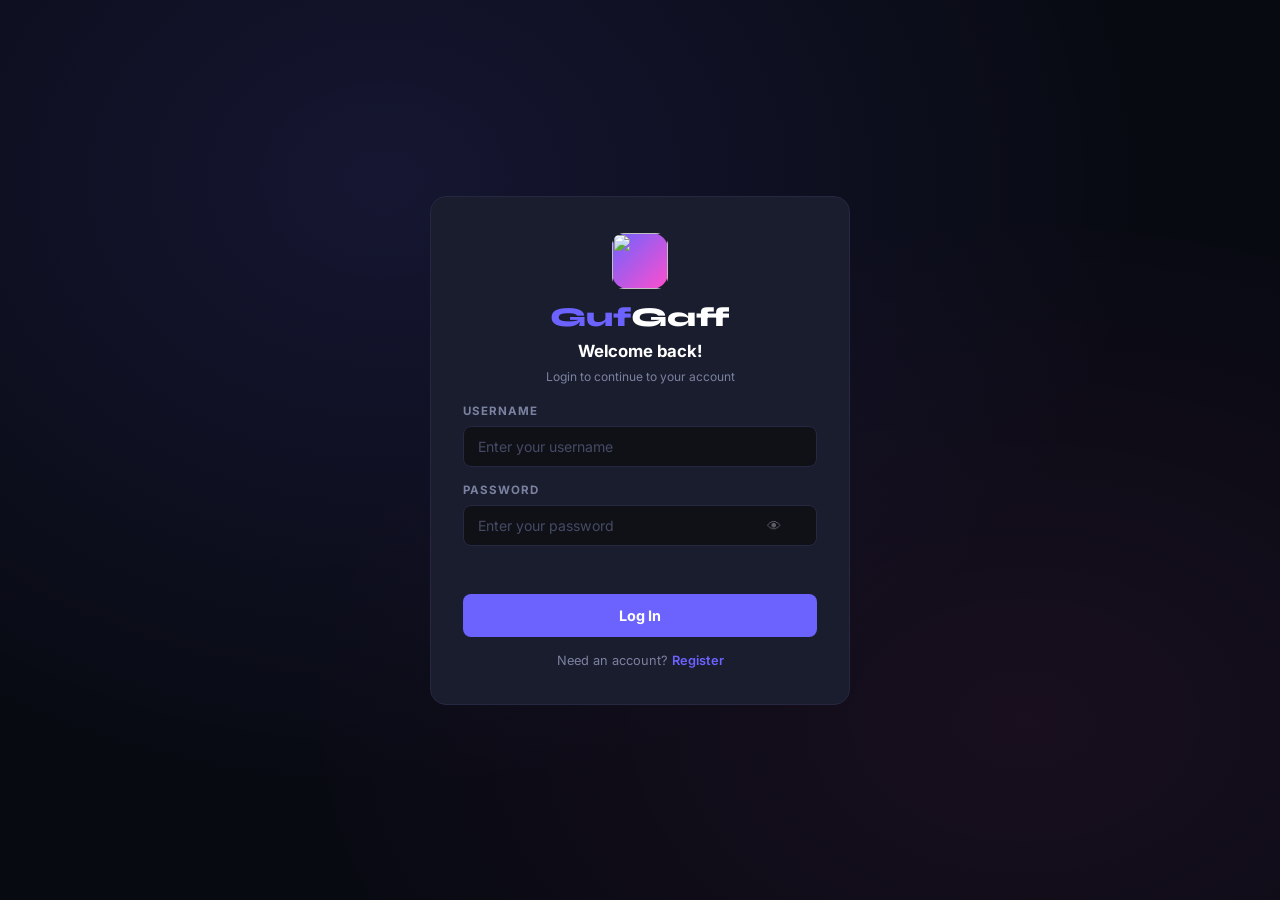
==== commit 24e37789: "Fix register flow and remove social buttons" ====
--- a/index.html
+++ b/index.html
@@ -93,6 +93,7 @@
 .ch-name { font-weight: 500; white-space: nowrap; overflow: hidden; text-overflow: ellipsis; }
 .ch-desc-small { font-size: .7rem; color: var(--text-dim); margin-top: 1px; }
 .ch-dot { width: 8px; height: 8px; border-radius: 50%; background: var(--pink); flex-shrink: 0; }
+.ch-lock-icon { font-size: .75rem; opacity: .6; }
 .dm-item { display: flex; align-items: center; gap: 10px; padding: 6px 8px; margin: 1px 8px; border-radius: 6px; cursor: pointer; color: var(--text-muted); transition: background .1s, color .1s; }
 .dm-item:hover { background: var(--surface); color: var(--text); }
 .dm-item.active { background: var(--surface2); color: var(--white); }
@@ -204,12 +205,17 @@
 .profile-status { display: flex; align-items: center; gap: 6px; margin-top: 8px; font-size: .8rem; color: var(--text-muted); }
 .profile-status-dot { width: 8px; height: 8px; border-radius: 50%; background: var(--green); }
 .profile-divider { height: 1px; background: var(--border); margin: 12px 0; }
-.profile-actions { display: flex; gap: 8px; margin-top: 12px; }
-.profile-btn { flex: 1; padding: 8px; border-radius: 8px; border: none; font-family: var(--mono); font-size: .82rem; cursor: pointer; font-weight: 600; transition: background .15s; }
+.profile-actions { display: flex; gap: 8px; margin-top: 12px; flex-wrap: wrap; }
+.profile-btn { flex: 1; padding: 8px; border-radius: 8px; border: none; font-family: var(--mono); font-size: .78rem; cursor: pointer; font-weight: 600; transition: background .15s; min-width: 70px; }
 .profile-btn-primary { background: var(--accent); color: #fff; }
 .profile-btn-primary:hover { background: var(--accent-h); }
 .profile-btn-secondary { background: var(--surface2); color: var(--text); border: 1px solid var(--border); }
 .profile-btn-secondary:hover { background: var(--border); }
+.profile-btn-danger { background: var(--red); color: #fff; }
+.profile-btn-danger:hover { background: #c0292b; }
+.profile-admin-section { margin-top: 8px; padding-top: 8px; border-top: 1px solid var(--border); width: 100%; }
+.profile-admin-title { font-size: .68rem; font-weight: 700; color: var(--yellow); text-transform: uppercase; letter-spacing: 1px; margin-bottom: 8px; }
+.profile-admin-btns { display: flex; gap: 6px; flex-wrap: wrap; }
 .notif-toast { position: fixed; top: 16px; right: 16px; background: var(--surface); border: 1px solid var(--border); border-radius: 10px; padding: 12px 16px; display: flex; align-items: center; gap: 12px; z-index: 300; box-shadow: 0 8px 24px rgba(0,0,0,0.4); animation: slideInRight .3s ease; max-width: 300px; cursor: pointer; }
 @keyframes slideInRight { from { opacity: 0; transform: translateX(100%); } to { opacity: 1; transform: translateX(0); } }
 .notif-av { width: 36px; height: 36px; border-radius: 50%; display: flex; align-items: center; justify-content: center; font-size: .9rem; font-weight: 700; color: #fff; flex-shrink: 0; }
@@ -234,6 +240,7 @@
 .msg-name { font-weight: 600; font-size: .9rem; color: var(--white); cursor: pointer; }
 .msg-name:hover { text-decoration: underline; }
 .msg-name.me { color: var(--accent); }
+.msg-name.admin-name::after { content: ' 👑'; font-size: .7rem; }
 .msg-ts { font-size: .72rem; color: var(--text-dim); }
 .msg-edited { font-size: .68rem; color: var(--text-dim); font-style: italic; }
 .msg-text { font-size: .9rem; line-height: 1.55; color: var(--text); word-break: break-word; }
@@ -246,12 +253,32 @@
 .msg-action-btn.delete:hover { color: var(--red); }
 .msg-action-btn.edit:hover { color: var(--accent); }
 .msg-action-btn.pin:hover { color: var(--yellow); }
+.msg-action-btn.reply:hover { color: var(--green); }
+.msg-action-btn.react:hover { color: var(--pink); }
 .msg-edit-wrap { display: flex; gap: 6px; margin-top: 4px; }
 .msg-edit-input { flex: 1; background: var(--bg); border: 1px solid var(--accent); border-radius: 8px; color: var(--white); font-family: var(--mono); font-size: .88rem; padding: 6px 10px; outline: none; }
 .msg-edit-save { background: var(--accent); border: none; border-radius: 6px; color: #fff; padding: 6px 10px; cursor: pointer; font-size: .8rem; font-weight: 600; }
 .msg-edit-save:hover { background: var(--accent-h); }
 .msg-edit-cancel { background: var(--surface2); border: 1px solid var(--border); border-radius: 6px; color: var(--text-muted); padding: 6px 10px; cursor: pointer; font-size: .8rem; }
 .msg-edit-cancel:hover { background: var(--border); }
+.msg-reply-preview { background: var(--surface); border-left: 3px solid var(--accent); border-radius: 0 6px 6px 0; padding: 4px 8px; margin-bottom: 4px; font-size: .78rem; cursor: pointer; }
+.msg-reply-sender { color: var(--accent); font-weight: 600; font-size: .72rem; }
+.msg-reply-text { color: var(--text-muted); white-space: nowrap; overflow: hidden; text-overflow: ellipsis; }
+.msg-reactions { display: flex; flex-wrap: wrap; gap: 4px; margin-top: 4px; }
+.reaction-badge { display: flex; align-items: center; gap: 3px; background: var(--surface2); border: 1px solid var(--border); border-radius: 12px; padding: 2px 6px; cursor: pointer; font-size: .8rem; transition: background .1s; }
+.reaction-badge:hover { background: var(--border); }
+.reaction-badge.mine { border-color: var(--accent); background: rgba(108,99,255,0.1); }
+.reaction-count { font-size: .72rem; color: var(--text-muted); }
+.reaction-picker { position: absolute; background: var(--surface); border: 1px solid var(--border); border-radius: 10px; padding: 6px; display: flex; gap: 2px; z-index: 20; box-shadow: 0 4px 16px rgba(0,0,0,0.4); animation: fadeUp .15s ease; }
+.reaction-emoji { font-size: 1.2rem; padding: 4px; border-radius: 6px; cursor: pointer; border: none; background: transparent; transition: background .1s, transform .1s; }
+.reaction-emoji:hover { background: var(--surface2); transform: scale(1.3); }
+.reply-bar { background: var(--surface); border-top: 1px solid var(--border); padding: 8px 16px; display: none; align-items: center; gap: 10px; flex-shrink: 0; }
+.reply-bar.show { display: flex; }
+.reply-bar-content { flex: 1; min-width: 0; }
+.reply-bar-sender { font-size: .75rem; color: var(--accent); font-weight: 600; }
+.reply-bar-text { font-size: .82rem; color: var(--text-muted); white-space: nowrap; overflow: hidden; text-overflow: ellipsis; }
+.reply-bar-close { background: transparent; border: none; color: var(--text-muted); cursor: pointer; font-size: 1rem; flex-shrink: 0; }
+.reply-bar-close:hover { color: var(--red); }
 .sys-msg { text-align: center; padding: 6px 16px; font-size: .78rem; color: var(--text-dim); }
 .empty-chat { flex: 1; display: flex; flex-direction: column; align-items: center; justify-content: center; color: var(--text-dim); gap: 12px; }
 .empty-chat .ic { font-size: 3rem; }
@@ -319,6 +346,19 @@
 }
 @keyframes slideIn { from { opacity: 0; transform: translateY(4px); } to { opacity: 1; transform: translateY(0); } }
 .msg-row { animation: slideIn .15s ease; }
+/* Poll styles */
+.poll-card { background: var(--surface2); border: 1px solid var(--border); border-radius: 12px; padding: 14px 16px; margin: 8px 16px; }
+.poll-question { font-weight: 700; color: var(--white); margin-bottom: 10px; font-size: .9rem; }
+.poll-option { display: flex; align-items: center; gap: 8px; margin-bottom: 6px; cursor: pointer; }
+.poll-option-bar { flex: 1; background: var(--bg); border: 1px solid var(--border); border-radius: 20px; height: 32px; position: relative; overflow: hidden; transition: border-color .2s; }
+.poll-option-bar:hover { border-color: var(--accent); }
+.poll-option-fill { position: absolute; left: 0; top: 0; height: 100%; background: linear-gradient(90deg, var(--accent), var(--pink)); border-radius: 20px; transition: width .3s; opacity: .3; }
+.poll-option-fill.voted { opacity: .6; }
+.poll-option-label { position: absolute; left: 12px; top: 50%; transform: translateY(-50%); font-size: .82rem; color: var(--text); font-weight: 500; }
+.poll-option-pct { position: absolute; right: 12px; top: 50%; transform: translateY(-50%); font-size: .75rem; color: var(--text-muted); }
+.poll-meta { font-size: .72rem; color: var(--text-dim); margin-top: 8px; }
+.poll-creator { font-size: .72rem; color: var(--accent); margin-bottom: 6px; }
+/* Call styles */
 .call-overlay { position: fixed; inset: 0; background: #0a0a0f; z-index: 500; display: none; flex-direction: column; align-items: center; justify-content: center; }
 .call-overlay.show { display: flex; }
 .call-videos { display: flex; gap: 16px; width: 100%; max-width: 1000px; padding: 16px; justify-content: center; align-items: center; flex-wrap: wrap; }
@@ -344,19 +384,73 @@
 .incoming-call-name { font-weight: 700; color: var(--white); font-size: 1rem; }
 .incoming-call-text { font-size: .82rem; color: var(--text-muted); }
 .incoming-call-btns { display: flex; gap: 16px; }
-.call-accept { background: var(--green); color: #fff; border: none; border-radius: 50%; width: 52px; height: 52px; font-size: 1.3rem; cursor: pointer; display: flex; align-items: center; justify-content: center; }
+.call-accept { background: var(--green); color: #fff; border: none; border-radius: 50%; width: 52px; height: 52px; font-size: 1.3rem; cursor: pointer; display: flex; align-items: center; justify-content: center; animation: pulse 1.5s infinite; }
 .call-accept:hover { background: #1a8a45; }
 .call-decline { background: var(--red); color: #fff; border: none; border-radius: 50%; width: 52px; height: 52px; font-size: 1.3rem; cursor: pointer; display: flex; align-items: center; justify-content: center; }
 .call-decline:hover { background: #c0292b; }
 @keyframes pulse { 0%,100% { box-shadow: 0 0 0 0 rgba(35,165,90,0.4); } 50% { box-shadow: 0 0 0 12px rgba(35,165,90,0); } }
-.call-accept { animation: pulse 1.5s infinite; }
+@keyframes audioPulse { 0%,100% { box-shadow: 0 0 0 0 rgba(108,99,255,0.4); } 50% { box-shadow: 0 0 0 20px rgba(108,99,255,0); } }
+/* Admin Panel */
+.admin-panel { position: fixed; inset: 0; background: rgba(0,0,0,0.8); z-index: 400; display: none; align-items: center; justify-content: center; backdrop-filter: blur(4px); }
+.admin-panel.show { display: flex; }
+.admin-panel-inner { background: var(--surface); border: 1px solid var(--border); border-radius: 16px; width: 100%; max-width: 600px; max-height: 85dvh; display: flex; flex-direction: column; overflow: hidden; animation: fadeUp .2s ease; }
+.admin-panel-header { padding: 16px 20px; background: linear-gradient(135deg, #f0b232, #e0900a); display: flex; align-items: center; justify-content: space-between; flex-shrink: 0; }
+.admin-panel-title { font-family: var(--display); font-size: 1.1rem; font-weight: 800; color: #000; display: flex; align-items: center; gap: 8px; }
+.admin-panel-close { background: rgba(0,0,0,0.2); border: none; border-radius: 50%; width: 28px; height: 28px; color: #000; cursor: pointer; display: flex; align-items: center; justify-content: center; font-size: .9rem; }
+.admin-tabs { display: flex; border-bottom: 1px solid var(--border); flex-shrink: 0; }
+.admin-tab { flex: 1; padding: 10px; text-align: center; cursor: pointer; font-size: .82rem; font-weight: 600; color: var(--text-muted); border-bottom: 2px solid transparent; transition: all .15s; }
+.admin-tab.active { color: var(--yellow); border-bottom-color: var(--yellow); }
+.admin-tab:hover { background: var(--surface2); }
+.admin-content { flex: 1; overflow-y: auto; padding: 16px; }
+.admin-content::-webkit-scrollbar { width: 4px; }
+.admin-content::-webkit-scrollbar-thumb { background: var(--border); border-radius: 2px; }
+.admin-user-item { display: flex; align-items: center; gap: 12px; padding: 10px 12px; background: var(--surface2); border-radius: 10px; margin-bottom: 8px; border: 1px solid var(--border); }
+.admin-user-av { width: 36px; height: 36px; border-radius: 50%; display: flex; align-items: center; justify-content: center; font-size: .9rem; font-weight: 700; color: #fff; flex-shrink: 0; }
+.admin-user-info { flex: 1; min-width: 0; }
+.admin-user-name { font-size: .88rem; font-weight: 600; color: var(--white); display: flex; align-items: center; gap: 6px; flex-wrap: wrap; }
+.admin-user-status { font-size: .72rem; color: var(--text-muted); margin-top: 2px; }
+.admin-badge { font-size: .62rem; font-weight: 700; padding: 2px 6px; border-radius: 10px; }
+.admin-badge.online { background: rgba(35,165,90,0.2); color: var(--green); }
+.admin-badge.offline { background: rgba(255,255,255,0.05); color: var(--text-dim); }
+.admin-badge.banned { background: rgba(242,63,66,0.2); color: var(--red); }
+.admin-badge.admin { background: rgba(240,178,50,0.2); color: var(--yellow); }
+.admin-user-btns { display: flex; gap: 4px; flex-shrink: 0; flex-wrap: wrap; }
+.admin-action-btn { padding: 4px 8px; border-radius: 6px; border: none; font-size: .72rem; font-weight: 600; cursor: pointer; transition: opacity .15s; }
+.admin-action-btn:hover { opacity: .8; }
+.admin-action-btn.kick { background: var(--yellow); color: #000; }
+.admin-action-btn.ban { background: var(--red); color: #fff; }
+.admin-action-btn.unban { background: var(--green); color: #fff; }
+.admin-action-btn.promote { background: var(--accent); color: #fff; }
+.admin-action-btn.demote { background: var(--surface); color: var(--text); border: 1px solid var(--border); }
+.admin-stats { display: grid; grid-template-columns: repeat(3, 1fr); gap: 12px; margin-bottom: 16px; }
+.admin-stat { background: var(--surface2); border-radius: 10px; padding: 12px; text-align: center; border: 1px solid var(--border); }
+.admin-stat-num { font-family: var(--display); font-size: 1.6rem; font-weight: 800; color: var(--white); }
+.admin-stat-label { font-size: .72rem; color: var(--text-muted); margin-top: 4px; }
+/* Private room modal */
+.modal-box { background: var(--surface); border: 1px solid var(--border); border-radius: 16px; padding: 24px; width: 100%; max-width: 360px; animation: fadeUp .2s ease; }
+.modal-box h3 { font-family: var(--display); font-size: 1.1rem; font-weight: 800; color: var(--white); margin-bottom: 16px; }
+.modal-input { width: 100%; background: var(--bg); border: 1px solid var(--border); border-radius: 8px; color: var(--white); font-family: var(--mono); font-size: .88rem; padding: 10px 14px; outline: none; margin-bottom: 10px; }
+.modal-input:focus { border-color: var(--accent); }
+.modal-input::placeholder { color: var(--text-dim); }
+.modal-btns { display: flex; gap: 8px; margin-top: 4px; }
+.modal-btn { flex: 1; padding: 10px; border-radius: 8px; border: none; font-family: var(--mono); font-weight: 700; font-size: .88rem; cursor: pointer; }
+.modal-btn-primary { background: var(--accent); color: #fff; }
+.modal-btn-primary:hover { background: var(--accent-h); }
+.modal-btn-secondary { background: var(--surface2); color: var(--text); border: 1px solid var(--border); }
+.modal-btn-secondary:hover { background: var(--border); }
+.modal-error { color: var(--red); font-size: .78rem; margin-top: 4px; min-height: 16px; }
+/* Poll create modal */
+.poll-option-input { display: flex; gap: 6px; margin-bottom: 6px; }
+.poll-option-input input { flex: 1; background: var(--bg); border: 1px solid var(--border); border-radius: 8px; color: var(--white); font-family: var(--mono); font-size: .85rem; padding: 8px 12px; outline: none; }
+.poll-option-input input:focus { border-color: var(--accent); }
+.poll-option-input input::placeholder { color: var(--text-dim); }
+.poll-add-btn { background: var(--surface2); border: 1px solid var(--border); border-radius: 8px; color: var(--text); padding: 8px 12px; cursor: pointer; font-size: .85rem; }
+.poll-add-btn:hover { background: var(--border); }
 </style>
 </head>
 <body>
 
 <div id="auth-overlay">
-
-  <!-- Login -->
   <div class="auth-card" id="login-card">
     <div class="auth-logo">
       <div class="auth-logo-icon"><img src="/logo.png" style="width:100%;height:100%;object-fit:cover;border-radius:12px;"/></div>
@@ -368,12 +462,9 @@
     <div class="field"><div class="auth-label">Password</div><div class="input-wrap"><input id="auth-password" type="password" placeholder="Enter your password" maxlength="64" style="padding-right:36px"/><span class="eye" onclick="togglePwd('auth-password')">&#128065;</span></div></div>
     <div class="error-msg" id="auth-error"></div>
     <button class="btn-primary" onclick="doAuth('login')">Log In</button>
-    <div class="divider"><span>or</span></div>
-    <div class="social-row"><div class="social-btn">G</div><div class="social-btn">&#128025;</div><div class="social-btn">&#127918;</div></div>
     <div class="auth-switch">Need an account? <a onclick="showReg()">Register</a></div>
   </div>
 
-  <!-- Register -->
   <div class="auth-card" id="reg-card" style="display:none;">
     <button class="back-btn" onclick="showLogin()">&#8592;</button>
     <div class="auth-logo">
@@ -410,10 +501,8 @@
     <button class="btn-primary" id="reg-btn" onclick="doRegister()" disabled>Create Account</button>
     <div class="auth-switch">Already have an account? <a onclick="showLogin()">Login</a></div>
   </div>
-
 </div>
 
-<!-- IMAGE PREVIEW -->
 <div class="img-preview" id="img-preview" onclick="closePreview()">
   <img id="preview-img" src="" alt="preview" onclick="event.stopPropagation()"/>
   <div class="img-preview-actions" onclick="event.stopPropagation()">
@@ -422,7 +511,6 @@
   </div>
 </div>
 
-<!-- PROFILE MODAL -->
 <div class="modal-overlay" id="profile-modal" onclick="closeProfile()">
   <div class="profile-modal" onclick="event.stopPropagation()">
     <div class="profile-banner">
@@ -431,38 +519,104 @@
     </div>
     <div class="profile-body">
       <div class="profile-name" id="profile-name">Username</div>
-      <div class="profile-tag">GufGaff User</div>
+      <div class="profile-tag" id="profile-tag">GufGaff User</div>
       <div class="profile-status"><div class="profile-status-dot" id="profile-status-dot"></div><span id="profile-status-text">Online</span></div>
       <div class="profile-divider"></div>
       <div class="profile-actions">
-       <button class="profile-btn profile-btn-primary" id="profile-dm-btn" onclick="profileSendDM()">&#128172; Message</button>
-       <button class="profile-btn profile-btn-primary" id="profile-call-btn" onclick="closeProfile();startCall(profileUser)" style="background:var(--green);">&#128247; Video Call</button>
+        <button class="profile-btn profile-btn-primary" id="profile-dm-btn" onclick="profileSendDM()">&#128172; Message</button>
+        <button class="profile-btn profile-btn-primary" id="profile-call-btn" onclick="closeProfile();startCall(profileUser,'video')" style="background:var(--green);">&#128247; Video</button>
+        <button class="profile-btn profile-btn-primary" id="profile-audio-btn" onclick="closeProfile();startCall(profileUser,'audio')" style="background:var(--accent);">&#127908; Audio</button>
         <button class="profile-btn profile-btn-secondary" onclick="closeProfile()">Close</button>
       </div>
+      <div class="profile-admin-section" id="profile-admin-section" style="display:none;">
+        <div class="profile-admin-title">&#128081; Admin Controls</div>
+        <div class="profile-admin-btns">
+          <button class="profile-btn admin-action-btn kick" id="admin-kick-btn" onclick="adminKick(profileUser)">&#128094; Kick</button>
+          <button class="profile-btn admin-action-btn ban" id="admin-ban-btn" onclick="adminBan(profileUser)">&#128683; Ban</button>
+          <button class="profile-btn admin-action-btn unban" id="admin-unban-btn" onclick="adminUnban(profileUser)" style="display:none;">&#9989; Unban</button>
+          <button class="profile-btn admin-action-btn promote" id="admin-promote-btn" onclick="adminMakeAdmin(profileUser)">&#128081; Make Admin</button>
+          <button class="profile-btn admin-action-btn demote" id="admin-demote-btn" onclick="adminRemoveAdmin(profileUser)" style="display:none;">&#128100; Remove Admin</button>
+          <button class="profile-btn admin-action-btn ban" id="admin-delete-btn" onclick="adminDelete(profileUser);closeProfile();" style="background:#8b0000;">&#128465; Delete</button>
+        </div>
+      </div>
     </div>
   </div>
 </div>
 
-<!-- APP -->
+<!-- PRIVATE ROOM MODAL -->
+<div class="modal-overlay" id="private-room-modal" onclick="closePrivateRoomModal()">
+  <div class="modal-box" onclick="event.stopPropagation()">
+    <h3 id="private-room-modal-title">&#128274; Join Private Room</h3>
+    <div id="private-room-name-wrap" style="display:none;">
+      <input class="modal-input" id="private-room-name" type="text" placeholder="Room name (no spaces)" maxlength="24"/>
+    </div>
+    <input class="modal-input" id="private-room-password" type="password" placeholder="Room password"/>
+    <div class="modal-error" id="private-room-error"></div>
+    <div class="modal-btns">
+      <button class="modal-btn modal-btn-primary" id="private-room-submit" onclick="submitPrivateRoom()">Join</button>
+      <button class="modal-btn modal-btn-secondary" onclick="closePrivateRoomModal()">Cancel</button>
+    </div>
+  </div>
+</div>
+
+<!-- POLL CREATE MODAL -->
+<div class="modal-overlay" id="poll-modal" onclick="closePollModal()">
+  <div class="modal-box" onclick="event.stopPropagation()" style="max-width:420px;">
+    <h3>&#128202; Create Poll</h3>
+    <input class="modal-input" id="poll-question" type="text" placeholder="Ask a question..." maxlength="200"/>
+    <div id="poll-options-wrap">
+      <div class="poll-option-input"><input type="text" placeholder="Option 1" maxlength="100"/></div>
+      <div class="poll-option-input"><input type="text" placeholder="Option 2" maxlength="100"/></div>
+    </div>
+    <button class="poll-add-btn" onclick="addPollOption()" style="width:100%;margin-bottom:10px;">+ Add Option</button>
+    <div class="modal-error" id="poll-error"></div>
+    <div class="modal-btns">
+      <button class="modal-btn modal-btn-primary" onclick="submitPoll()">Create Poll</button>
+      <button class="modal-btn modal-btn-secondary" onclick="closePollModal()">Cancel</button>
+    </div>
+  </div>
+</div>
+
+<!-- ADMIN PANEL -->
+<div class="admin-panel" id="admin-panel">
+  <div class="admin-panel-inner">
+    <div class="admin-panel-header">
+      <div class="admin-panel-title">&#128081; Admin Panel</div>
+      <button class="admin-panel-close" onclick="closeAdminPanel()">&#10005;</button>
+    </div>
+    <div class="admin-tabs">
+      <div class="admin-tab active" onclick="switchAdminTab('all')" id="tab-all">&#128101; All Users</div>
+      <div class="admin-tab" onclick="switchAdminTab('online')" id="tab-online">&#9679; Online</div>
+      <div class="admin-tab" onclick="switchAdminTab('banned')" id="tab-banned">&#128683; Banned</div>
+    </div>
+    <div class="admin-content" id="admin-content"></div>
+  </div>
+</div>
+
 <div class="sidebar-overlay" id="sidebar-overlay" onclick="closeSidebar()"></div>
 <div class="app" id="app">
   <div class="sidebar" id="sidebar">
     <div class="sidebar-top">
-      <div class="brand-icon"><img src="/logo.png" style="width:100%;height:100%;object-fit:cover;border-radius:8px;"/></div>
-
+      <div class="brand">
+        <div class="brand-icon"><img src="/logo.png" style="width:100%;height:100%;object-fit:cover;border-radius:8px;"/></div>
+        <div class="brand-name"><span class="fc-fast">Guf</span><span class="fc-chat">Gaff</span></div>
+      </div>
       <div class="my-status"><div class="status-dot"></div><span class="my-username" id="my-uname">—</span><span style="font-size:.7rem;opacity:.5">&#8226; Online</span></div>
     </div>
     <div class="sidebar-search"><div class="search-box"><span style="font-size:.85rem;opacity:.4">&#128269;</span><input type="text" placeholder="Search users..." oninput="filterAll(this.value)"/></div></div>
     <div class="sidebar-scroll">
-      <div class="sec-header"><span>Channels</span><span class="sec-add">&#43;</span></div>
+      <div class="sec-header"><span>Channels</span><span class="sec-add" onclick="openCreatePollModal()" title="Create Poll">&#128202;</span></div>
       <div id="room-list"></div>
+      <div class="sec-header" style="margin-top:8px"><span>Private Rooms</span><span class="sec-add" onclick="openCreatePrivateRoom()" title="Create Room">&#43;</span></div>
+      <div id="private-room-list"></div>
       <div class="sec-header" style="margin-top:8px"><span>Direct Messages</span><span class="sec-add">&#43;</span></div>
       <div id="contact-list"></div>
     </div>
     <div class="user-panel">
       <div class="up-av" id="up-av" onclick="openMyProfile()">?<div class="up-st"></div></div>
-      <div class="up-info"><div class="up-name" id="up-name">—</div><div class="up-tag">&#9679; Online</div></div>
+      <div class="up-info"><div class="up-name" id="up-name">—</div><div class="up-tag" id="up-tag">&#9679; Online</div></div>
       <div class="up-icons">
+        <button class="up-icon" id="admin-panel-btn" title="Admin Panel" onclick="openAdminPanel()" style="display:none;">&#128081;</button>
         <button class="up-icon" title="Toggle Theme" onclick="toggleTheme()">&#9681;</button>
         <button class="up-icon" title="Logout" onclick="logout()">&#10132;</button>
       </div>
@@ -502,6 +656,7 @@
       <div class="options-item" onclick="showPinnedMessages()"><span class="options-icon">&#128204;</span><div class="options-info"><div class="options-title">Pinned Messages</div><div class="options-desc">View pinned messages</div></div></div>
       <div class="options-item" id="mute-item" onclick="toggleMuteRoom()"><span class="options-icon">&#128263;</span><div class="options-info"><div class="options-title" id="mute-title">Mute Room</div><div class="options-desc" id="mute-desc">Stop notifications</div></div></div>
       <div class="options-item" onclick="showRoomMembers()"><span class="options-icon">&#128101;</span><div class="options-info"><div class="options-title">Room Members</div><div class="options-desc" id="members-desc">0 members online</div></div></div>
+      <div class="options-item" onclick="openCreatePollModal()"><span class="options-icon">&#128202;</span><div class="options-info"><div class="options-title">Create Poll</div><div class="options-desc">Ask the room a question</div></div></div>
       <div class="options-item" onclick="exportChat()"><span class="options-icon">&#128203;</span><div class="options-info"><div class="options-title">Export Chat</div><div class="options-desc">Download as text file</div></div></div>
       <div class="options-divider"></div>
       <div class="options-item danger" onclick="clearChatMessages()"><span class="options-icon">&#128465;</span><div class="options-info"><div class="options-title">Clear Messages</div><div class="options-desc">Clear chat on screen</div></div></div>
@@ -522,6 +677,14 @@
     <div class="typing-bar">
       <div class="typing-dots" id="typing-dots" style="display:none;"><span></span><span></span><span></span></div>
       <span id="typing-text"></span>
+    </div>
+    <div class="reply-bar" id="reply-bar">
+      <div style="color:var(--accent);font-size:1rem;">&#8617;</div>
+      <div class="reply-bar-content">
+        <div class="reply-bar-sender" id="reply-bar-sender"></div>
+        <div class="reply-bar-text" id="reply-bar-text"></div>
+      </div>
+      <button class="reply-bar-close" onclick="cancelReply()">&#10005;</button>
     </div>
 
     <div class="emoji-picker" id="emoji-picker">
@@ -546,6 +709,45 @@
       </div>
     </div>
     <input type="file" id="file-input" accept="image/*" onchange="uploadImage(this)"/>
+  </div>
+</div>
+
+<!-- INCOMING CALL -->
+<div class="incoming-call" id="incoming-call">
+  <div class="incoming-call-av" id="incoming-call-av">?</div>
+  <div class="incoming-call-name" id="incoming-call-name">Someone</div>
+  <div class="incoming-call-text" id="incoming-call-text">&#128247; Incoming video call...</div>
+  <div class="incoming-call-btns">
+    <button class="call-accept" onclick="acceptCall()" title="Accept">&#128222;</button>
+    <button class="call-decline" onclick="rejectCall()" title="Decline">&#128222;</button>
+  </div>
+</div>
+
+<!-- CALL SCREEN -->
+<div class="call-overlay" id="call-overlay">
+  <div class="call-info">
+    <div class="call-info-name" id="call-info-name">Username</div>
+    <div class="call-info-status" id="call-info-status">Connecting...</div>
+  </div>
+  <div id="call-audio-indicator" style="display:none;flex-direction:column;align-items:center;gap:16px;margin:24px 0;">
+    <div id="call-audio-av" style="width:100px;height:100px;border-radius:50%;background:var(--accent);display:flex;align-items:center;justify-content:center;font-size:2.5rem;font-weight:700;color:#fff;animation:audioPulse 1.5s infinite;">?</div>
+    <div style="color:var(--text-muted);font-size:.88rem;">&#127908; Audio Call</div>
+  </div>
+  <div class="call-videos">
+    <div class="call-video-wrap remote">
+      <video id="remote-video" autoplay playsinline></video>
+      <div class="call-video-label" id="remote-label">Remote</div>
+    </div>
+  </div>
+  <div class="call-video-wrap local">
+    <video id="local-video" autoplay playsinline muted></video>
+    <div class="call-video-label">You</div>
+  </div>
+  <audio id="remote-audio" autoplay></audio>
+  <div class="call-controls">
+    <button class="call-btn mute" id="mute-btn" onclick="toggleMic()" title="Mute">&#127908;</button>
+    <button class="call-btn end" onclick="endCall()" title="End Call">&#128222;</button>
+    <button class="call-btn cam" id="cam-btn" onclick="toggleCam()" title="Camera">&#128247;</button>
   </div>
 </div>
 
@@ -560,10 +762,16 @@
 let notifications=[],unreadNotifCount=0;
 let roomMuted=false,pinnedMessages=[];
 let usernameCheckTimer=null;
+let amAdmin=false,usersData=[],privateRooms=[];
+let adminTab="all";
+let replyTo=null,replyText=null,replySender=null;
+let polls={};
+let privateRoomAction="join",privateRoomTarget="";
 
 const COLORS=["#5865f2","#23a55a","#f0b232","#eb459e","#ed4245","#57f287"];
 function userColor(n){let h=0;for(let c of n)h=c.charCodeAt(0)+((h<<5)-h);return COLORS[Math.abs(h)%COLORS.length];}
 const ROOM_DESC={general:"General discussion",random:"Random talks",tech:"Tech and development"};
+const QUICK_REACTIONS=["👍","❤️","😂","😮","😢","🔥","👏","🎉"];
 
 const EMOJIS={
   "Love & Hearts":["❤️","🧡","💛","💚","💙","💜","🖤","🤍","🤎","💔","❣️","💕","💞","💓","💗","💖","💘","💝","💟","😍","🥰","😘","😗","😙","😚","💑","👫","👬","👭","💏","🫶","🤗","😻","💋","💌","🌹","🌷","💐"],
@@ -588,40 +796,12 @@
 function showLogin(){document.getElementById("reg-card").style.display="none";document.getElementById("login-card").style.display="flex";document.getElementById("auth-error").textContent="";}
 function togglePwd(id){const i=document.getElementById(id);i.type=i.type==="password"?"text":"password";}
 
-// ── VALIDATION ──────────────────────────────
 const validators={
-  fullname:{validate(v){
-    if(!v)return{ok:false,msg:"Full name is required",type:"error"};
-    if(v.length<2)return{ok:false,msg:"At least 2 characters required",type:"error"};
-    if(!/^[a-zA-Z\s'-]+$/.test(v))return{ok:false,msg:"Letters only (no numbers or symbols)",type:"error"};
-    return{ok:true,msg:"✓ Looks good!",type:"success"};
-  }},
-  username:{validate(v){
-    if(!v)return{ok:false,msg:"Username is required",type:"error"};
-    if(v.length<3)return{ok:false,msg:"At least 3 characters required",type:"error"};
-    if(!/^[a-zA-Z0-9_]+$/.test(v))return{ok:false,msg:"Letters, numbers and underscore only",type:"error"};
-    if(v.length>24)return{ok:false,msg:"Max 24 characters",type:"error"};
-    return{ok:true,msg:"✓ Checking availability...",type:"info"};
-  }},
-  password:{validate(v){
-    if(!v)return{ok:false,msg:"Password is required",type:"error"};
-    if(v.length<6)return{ok:false,msg:"At least 6 characters required",type:"error"};
-    if(v.length<8)return{ok:false,msg:"Use 8+ characters for better security",type:"info"};
-    if(!/(?=.*[A-Z])/.test(v))return{ok:false,msg:"Add at least one uppercase letter (A-Z)",type:"error"};
-    if(!/(?=.*[0-9])/.test(v))return{ok:false,msg:"Add at least one number (0-9)",type:"error"};
-    return{ok:true,msg:"✓ Strong password!",type:"success"};
-  }},
-  confirm:{validate(v){
-    const pwd=document.getElementById("reg-password").value;
-    if(!v)return{ok:false,msg:"Please confirm your password",type:"error"};
-    if(v!==pwd)return{ok:false,msg:"❌ Passwords do not match",type:"error"};
-    return{ok:true,msg:"✓ Passwords match!",type:"success"};
-  }},
-  terms:{validate(){
-    return document.getElementById("terms-chk").checked
-      ?{ok:true,msg:"",type:"success"}
-      :{ok:false,msg:"You must agree to continue",type:"error"};
-  }}
+  fullname:{validate(v){if(!v)return{ok:false,msg:"Full name is required",type:"error"};if(v.length<2)return{ok:false,msg:"At least 2 characters required",type:"error"};if(!/^[a-zA-Z\s'-]+$/.test(v))return{ok:false,msg:"Letters only",type:"error"};return{ok:true,msg:"✓ Looks good!",type:"success"};}},
+  username:{validate(v){if(!v)return{ok:false,msg:"Username is required",type:"error"};if(v.length<3)return{ok:false,msg:"At least 3 characters required",type:"error"};if(!/^[a-zA-Z0-9_]+$/.test(v))return{ok:false,msg:"Letters, numbers and underscore only",type:"error"};if(v.length>24)return{ok:false,msg:"Max 24 characters",type:"error"};return{ok:true,msg:"✓ Checking availability...",type:"info"};}},
+  password:{validate(v){if(!v)return{ok:false,msg:"Password is required",type:"error"};if(v.length<6)return{ok:false,msg:"At least 6 characters required",type:"error"};if(v.length<8)return{ok:false,msg:"Use 8+ characters for better security",type:"info"};if(!/(?=.*[A-Z])/.test(v))return{ok:false,msg:"Add at least one uppercase letter",type:"error"};if(!/(?=.*[0-9])/.test(v))return{ok:false,msg:"Add at least one number",type:"error"};return{ok:true,msg:"✓ Strong password!",type:"success"};}},
+  confirm:{validate(v){const pwd=document.getElementById("reg-password").value;if(!v)return{ok:false,msg:"Please confirm your password",type:"error"};if(v!==pwd)return{ok:false,msg:"❌ Passwords do not match",type:"error"};return{ok:true,msg:"✓ Passwords match!",type:"success"};}},
+  terms:{validate(){return document.getElementById("terms-chk").checked?{ok:true,msg:"",type:"success"}:{ok:false,msg:"You must agree to continue",type:"error"};}}
 };
 
 const fieldValid={fullname:false,username:false,password:false,confirm:false,terms:false};
@@ -633,68 +813,42 @@
   const msgEl=document.getElementById(`msg-${field}`);
   if(msgEl){msgEl.textContent=result.msg;msgEl.className=`field-msg ${result.type}`;}
   const input=inputIds[field]?document.getElementById(inputIds[field]):null;
-  if(input){
-    const hasVal=input.value.length>0;
-    input.className=hasVal?(result.ok&&field!=="username"?"valid":"invalid"):"";
-    const statusEl=document.getElementById(`status-${field}`);
-    if(statusEl)statusEl.textContent=hasVal?(result.ok&&field!=="username"?"✅":"❌"):"";
-  }
+  if(input){const hasVal=input.value.length>0;input.className=hasVal?(result.ok&&field!=="username"?"valid":"invalid"):"";const statusEl=document.getElementById(`status-${field}`);if(statusEl)statusEl.textContent=hasVal?(result.ok&&field!=="username"?"✅":"❌"):"";}
   if(field==="password")checkStr(document.getElementById("reg-password").value);
   if(field==="password"&&document.getElementById("reg-confirm").value)validateField("confirm");
-  if(field==="username"&&result.ok){
-    fieldValid.username=false;
-    if(usernameCheckTimer)clearTimeout(usernameCheckTimer);
-    usernameCheckTimer=setTimeout(()=>checkUsernameAvailability(document.getElementById("reg-username").value.trim()),600);
-  }else{
-    if(field!=="username")fieldValid[field]=result.ok;
-  }
+  if(field==="username"&&result.ok){fieldValid.username=false;if(usernameCheckTimer)clearTimeout(usernameCheckTimer);usernameCheckTimer=setTimeout(()=>checkUsernameAvailability(document.getElementById("reg-username").value.trim()),600);}
+  else{if(field!=="username")fieldValid[field]=result.ok;}
   if(field!=="username")updateRegBtn();
 }
 
 async function checkUsernameAvailability(username){
-  const statusEl=document.getElementById("status-username");
-  const msgEl=document.getElementById("msg-username");
-  const input=document.getElementById("reg-username");
+  const statusEl=document.getElementById("status-username");const msgEl=document.getElementById("msg-username");const input=document.getElementById("reg-username");
   statusEl.textContent="⏳";msgEl.textContent="Checking availability...";msgEl.className="field-msg info";
-  try{
-    const res=await fetch(`/check-username/${encodeURIComponent(username)}`);
-    const data=await res.json();
+  try{const res=await fetch(`/check-username/${encodeURIComponent(username)}`);const data=await res.json();
     if(data.available){statusEl.textContent="✅";msgEl.textContent="✓ Username is available!";msgEl.className="field-msg success";input.className="valid";fieldValid.username=true;}
-    else{statusEl.textContent="❌";msgEl.textContent="❌ Username already taken — choose another";msgEl.className="field-msg error";input.className="invalid";fieldValid.username=false;}
-  }catch(e){statusEl.textContent="";msgEl.textContent="Could not check — try again";msgEl.className="field-msg info";fieldValid.username=false;}
+    else{statusEl.textContent="❌";msgEl.textContent="❌ Username already taken";msgEl.className="field-msg error";input.className="invalid";fieldValid.username=false;}
+  }catch(e){statusEl.textContent="";msgEl.textContent="Could not check";msgEl.className="field-msg info";fieldValid.username=false;}
   updateRegBtn();
 }
 
 function updateRegBtn(){const allValid=Object.values(fieldValid).every(Boolean);document.getElementById("reg-btn").disabled=!allValid;}
 
 function checkStr(val){
-  const bars=["b1","b2","b3","b4"].map(id=>document.getElementById(id));
-  const lbl=document.getElementById("s-label");
-  bars.forEach(b=>b.className="s-bar");
-  if(!val){lbl.textContent="";return;}
-  let s=0;
-  if(val.length>=6)s++;if(val.length>=10)s++;
-  if(/[A-Z]/.test(val)&&/[0-9]/.test(val))s++;
-  if(/[^A-Za-z0-9]/.test(val))s++;
+  const bars=["b1","b2","b3","b4"].map(id=>document.getElementById(id));const lbl=document.getElementById("s-label");
+  bars.forEach(b=>b.className="s-bar");if(!val){lbl.textContent="";return;}
+  let s=0;if(val.length>=6)s++;if(val.length>=10)s++;if(/[A-Z]/.test(val)&&/[0-9]/.test(val))s++;if(/[^A-Za-z0-9]/.test(val))s++;
   const lvls=["weak","fair","good","strong"],lbls=["Weak","Fair","Good","Strong"];
-  for(let i=0;i<s;i++)bars[i].className=`s-bar ${lvls[s-1]}`;
-  lbl.textContent=lbls[s-1]||"";lbl.className=`s-label ${lvls[s-1]||""}`;
-}
-
-function doAuth(action){
-  const u=document.getElementById("auth-username").value.trim();
-  const p=document.getElementById("auth-password").value.trim();
-  if(!u||!p){document.getElementById("auth-error").textContent="Please enter username and password.";return;}
-  connectWS(action,u,p);
-}
+  for(let i=0;i<s;i++)bars[i].className=`s-bar ${lvls[s-1]}`;lbl.textContent=lbls[s-1]||"";lbl.className=`s-label ${lvls[s-1]||""}`;
+}
+
+function doAuth(action){const u=document.getElementById("auth-username").value.trim();const p=document.getElementById("auth-password").value.trim();if(!u||!p){document.getElementById("auth-error").textContent="Please enter username and password.";return;}connectWS(action,u,p);}
 
 function doRegister(){
   fieldValid.fullname=validators.fullname.validate(document.getElementById("reg-fullname").value.trim()).ok;
   fieldValid.password=validators.password.validate(document.getElementById("reg-password").value.trim()).ok;
   fieldValid.confirm=validators.confirm.validate(document.getElementById("reg-confirm").value.trim()).ok;
   fieldValid.terms=document.getElementById("terms-chk").checked;
-  const u=document.getElementById("reg-username").value.trim();
-  const p=document.getElementById("reg-password").value.trim();
+  const u=document.getElementById("reg-username").value.trim();const p=document.getElementById("reg-password").value.trim();
   if(!u||!p||!Object.values(fieldValid).every(Boolean)){document.getElementById("reg-error").textContent="Please fix all errors.";return;}
   document.getElementById("reg-error").textContent="";
   connectWS("register",u,p);
@@ -706,42 +860,207 @@
   const proto=location.protocol==="https:"?"wss":"ws";
   ws=new WebSocket(`${proto}://${location.host}/ws`);
   ws.onopen=()=>ws.send(JSON.stringify({action,username,password}));
-  ws.onmessage=e=>{const m=JSON.parse(e.data);if(m.type==="pong")return;handleMsg(m);};
-  ws.onclose=()=>{
-    setTimeout(()=>{
-      const {u,p}=getSaved();
-      if(u&&p)connectWS("login",u,p);
-    },3000);
+  ws.onmessage=e=>{
+    const m=JSON.parse(e.data);
+    if(m.type==="pong")return;
+    if(action==="register"&&m.type==="auth_ok"){
+      ws.close();
+      document.getElementById("reg-error").style.color="var(--green)";
+      document.getElementById("reg-error").textContent="✅ Account created! Redirecting to login...";
+      setTimeout(()=>{
+        document.getElementById("reg-error").textContent="";
+        document.getElementById("reg-error").style.color="";
+        showLogin();
+        document.getElementById("auth-username").value=username;
+      },2000);
+      return;
+    }
+    handleMsg(m);
   };
+  ws.onclose=()=>{setTimeout(()=>{const {u,p}=getSaved();if(u&&p)connectWS("login",u,p);},3000);};
   if(action==="login")saveSession(username,password);
 }
 
 function handleMsg(msg){
   if(msg.type==="auth_fail"){clearSession();const r=document.getElementById("reg-card").style.display!=="none";if(r)document.getElementById("reg-error").textContent=msg.text;else document.getElementById("auth-error").textContent=msg.text;ws.close();return;}
+  if(msg.type==="force_logout"){clearSession();alert(msg.text);location.reload();return;}
+  if(msg.type==="promoted"){alert(msg.text);amAdmin=true;document.getElementById("admin-panel-btn").style.display="flex";document.getElementById("up-tag").textContent="👑 Admin";return;}
   if(msg.type==="auth_ok"){
     myName=msg.username;allUsers=msg.all_users;onlineUsers=msg.online_users;
+    amAdmin=msg.is_admin||false;usersData=msg.users_data||[];privateRooms=msg.private_rooms||[];
     document.getElementById("auth-overlay").style.display="none";
     document.getElementById("app").style.display="flex";
     document.getElementById("my-uname").textContent=myName;
     document.getElementById("up-name").textContent=myName;
     const av=document.getElementById("up-av");av.style.background=userColor(myName);av.innerHTML=myName[0].toUpperCase()+'<div class="up-st"></div>';
     document.getElementById("msg-input").disabled=false;document.getElementById("send-btn").disabled=false;
-    buildRooms(msg.rooms);buildContacts();updateCount();buildEmojiPicker();requestNotifPerm();
-    return;
+    if(amAdmin){document.getElementById("admin-panel-btn").style.display="flex";document.getElementById("up-tag").textContent="👑 Admin";}
+    buildRooms(msg.rooms);buildPrivateRooms();buildContacts();updateCount();buildEmojiPicker();requestNotifPerm();return;
   }
   if(msg.type==="user_online"){onlineUsers=msg.online_users;if(msg.all_users)allUsers=msg.all_users;buildContacts();updateCount();return;}
   if(msg.type==="user_offline"){onlineUsers=msg.online_users;if(msg.all_users)allUsers=msg.all_users;buildContacts();updateCount();return;}
-  if(msg.type==="history"){if(currentChat?.type==="room"&&currentChat?.id===msg.room){clearMsgs();addDateDiv("Today");msg.messages.forEach(m=>addMsg(m.id,m.sender,m.text,m.timestamp,m.sender===myName,m.edited));}return;}
-  if(msg.type==="dm_history"){if(currentChat?.type==="dm"&&currentChat?.id===msg.with){clearMsgs();addDateDiv("Today");msg.messages.forEach(m=>addMsg(m.id,m.sender,m.text,m.timestamp,m.sender===myName,m.edited));}return;}
+  if(msg.type==="system_admin"){if(msg.users_data)usersData=msg.users_data;addSys(msg.text);return;}
+  if(msg.type==="admin_users_list"){usersData=msg.users_data;onlineUsers=msg.online_users;renderAdminContent();return;}
+  if(msg.type==="private_room_created"){privateRooms=msg.private_rooms||[];buildPrivateRooms();addSys(`🔒 New private room: #${msg.room.name}`);return;}
+  if(msg.type==="join_private_ok"){document.getElementById("private-room-modal").classList.remove("show");document.getElementById("ch-icon").textContent="🔒";document.getElementById("ch-title").textContent=msg.room;document.getElementById("ch-topic").textContent="Private Room";document.getElementById("msg-input").placeholder=`Message #${msg.room}`;setActive(`private-${msg.room}`);currentChat={type:"room",id:msg.room};return;}
+  if(msg.type==="join_private_fail"){document.getElementById("private-room-error").textContent=msg.text;return;}
+  if(msg.type==="polls_list"){if(msg.polls)msg.polls.forEach(p=>{polls[p.id]=p;});renderPolls();return;}
+  if(msg.type==="new_poll"){polls[msg.poll.id]=msg.poll;renderPolls();addSys(`📊 ${msg.poll.creator} created a poll: "${msg.poll.question}"`);return;}
+  if(msg.type==="poll_update"){if(polls[msg.poll_id])polls[msg.poll_id].votes=msg.votes;renderPolls();return;}
+  if(msg.type==="reaction_update"){const el=document.getElementById(`msg-${msg.id}`);if(el){const reactDiv=el.querySelector(".msg-reactions");if(reactDiv)reactDiv.innerHTML=renderReactionBadges(msg.id,msg.reactions,msg.msg_type);}return;}
+  if(msg.type==="history"){if(currentChat?.type==="room"&&currentChat?.id===msg.room){clearMsgs();addDateDiv("Today");msg.messages.forEach(m=>addMsg(m.id,m.sender,m.text,m.timestamp,m.sender===myName,m.edited,m.reply_to,m.reply_text,m.reply_sender,m.reactions||{}));renderPolls();}return;}
+  if(msg.type==="dm_history"){if(currentChat?.type==="dm"&&currentChat?.id===msg.with){clearMsgs();addDateDiv("Today");msg.messages.forEach(m=>addMsg(m.id,m.sender,m.text,m.timestamp,m.sender===myName,m.edited,m.reply_to,m.reply_text,m.reply_sender,m.reactions||{}));}return;}
   if(msg.type==="system"){if(currentChat?.type==="room")addSys(msg.text);updateCount();return;}
-  if(msg.type==="message"){if(currentChat?.type==="room"&&currentChat?.id===msg.room)addMsg(msg.id,msg.sender,msg.text,msg.timestamp,msg.sender===myName,msg.edited);else if(msg.sender!==myName&&!roomMuted)showNotif(msg.sender,msg.text,"room");return;}
-  if(msg.type==="dm"){const other=msg.sender===myName?msg.receiver:msg.sender;if(currentChat?.type==="dm"&&currentChat?.id===other)addMsg(msg.id,msg.sender,msg.text,msg.timestamp,msg.sender===myName,msg.edited);else if(msg.sender!==myName){unreadCounts[msg.sender]=(unreadCounts[msg.sender]||0)+1;buildContacts();showNotif(msg.sender,msg.text,"dm");}return;}
+  if(msg.type==="message"){if(currentChat?.type==="room"&&currentChat?.id===msg.room)addMsg(msg.id,msg.sender,msg.text,msg.timestamp,msg.sender===myName,msg.edited,msg.reply_to,msg.reply_text,msg.reply_sender,msg.reactions||{});else if(msg.sender!==myName&&!roomMuted)showNotif(msg.sender,msg.text,"room");return;}
+  if(msg.type==="dm"){const other=msg.sender===myName?msg.receiver:msg.sender;if(currentChat?.type==="dm"&&currentChat?.id===other)addMsg(msg.id,msg.sender,msg.text,msg.timestamp,msg.sender===myName,msg.edited,msg.reply_to,msg.reply_text,msg.reply_sender,msg.reactions||{});else if(msg.sender!==myName){unreadCounts[msg.sender]=(unreadCounts[msg.sender]||0)+1;buildContacts();showNotif(msg.sender,msg.text,"dm");}return;}
   if(msg.type==="typing"){const name=msg.username;if(name===myName)return;if(msg.is_dm&&currentChat?.type==="dm"&&currentChat?.id===name)showTyping(name);else if(!msg.is_dm&&currentChat?.type==="room"&&currentChat?.id===msg.room)showTyping(name);return;}
   if(msg.type==="search_results"){showSearchResults(msg.results,msg.query);return;}
   if(msg.type==="message_edited"){const el=document.getElementById(`msg-${msg.id}`);if(el){const textEl=el.querySelector(".msg-text");if(textEl)textEl.textContent=msg.text;const head=el.querySelector(".msg-head");if(head&&!head.querySelector(".msg-edited")){const e=document.createElement("span");e.className="msg-edited";e.textContent=" (edited)";head.appendChild(e);}}return;}
   if(["call_offer","call_answer","call_ice","call_reject","call_end"].includes(msg.type)){handleCallMsg(msg);return;}
   if(msg.type==="message_deleted"){const el=document.getElementById(`msg-${msg.id}`);if(el){const textEl=el.querySelector(".msg-text,.msg-img");if(textEl){textEl.className="msg-deleted";textEl.textContent="This message was deleted.";}const actions=el.querySelector(".msg-actions");if(actions)actions.remove();}return;}
 }
+
+// ── REPLY ──────────────────────────────
+function setReply(id,sender,text){
+  replyTo=id;replySender=sender;replyText=text;
+  document.getElementById("reply-bar").classList.add("show");
+  document.getElementById("reply-bar-sender").textContent=sender;
+  document.getElementById("reply-bar-text").textContent=text.startsWith("[IMAGE]")?"📷 Image":text;
+  document.getElementById("msg-input").focus();
+}
+function cancelReply(){replyTo=null;replySender=null;replyText=null;document.getElementById("reply-bar").classList.remove("show");}
+
+// ── REACTIONS ──────────────────────────────
+function renderReactionBadges(msgId,reactions,msgType){
+  if(!reactions||Object.keys(reactions).length===0)return"";
+  return Object.entries(reactions).map(([emoji,users])=>{
+    const isMine=users.includes(myName);
+    return `<span class="reaction-badge${isMine?" mine":""}" onclick="sendReaction(${msgId},'${emoji}','${msgType||"room"}')" title="${users.join(", ")}">${emoji}<span class="reaction-count">${users.length}</span></span>`;
+  }).join("");
+}
+
+function sendReaction(msgId,emoji,msgType){
+  if(!ws||ws.readyState!==WebSocket.OPEN)return;
+  const other=currentChat?.type==="dm"?currentChat.id:null;
+  ws.send(JSON.stringify({type:"react",id:msgId,emoji,msg_type:msgType||"room",other}));
+}
+
+function showReactionPicker(msgId,msgType,btnEl){
+  document.querySelectorAll(".reaction-picker").forEach(p=>p.remove());
+  const picker=document.createElement("div");
+  picker.className="reaction-picker";
+  const rect=btnEl.getBoundingClientRect();
+  picker.style.position="fixed";
+  picker.style.bottom=(window.innerHeight-rect.top+4)+"px";
+  picker.style.right=(window.innerWidth-rect.right)+"px";
+  QUICK_REACTIONS.forEach(emoji=>{
+    const btn=document.createElement("button");
+    btn.className="reaction-emoji";btn.textContent=emoji;
+    btn.onclick=()=>{sendReaction(msgId,emoji,msgType);picker.remove();};
+    picker.appendChild(btn);
+  });
+  document.body.appendChild(picker);
+  setTimeout(()=>document.addEventListener("click",function remove(e){if(!picker.contains(e.target)){picker.remove();document.removeEventListener("click",remove);}},true),10);
+}
+
+// ── POLLS ──────────────────────────────
+function openCreatePollModal(){closeOptionsMenu();document.getElementById("poll-modal").classList.add("show");document.getElementById("poll-question").value="";document.getElementById("poll-error").textContent="";document.getElementById("poll-options-wrap").innerHTML='<div class="poll-option-input"><input type="text" placeholder="Option 1" maxlength="100"/></div><div class="poll-option-input"><input type="text" placeholder="Option 2" maxlength="100"/></div>';}
+function closePollModal(){document.getElementById("poll-modal").classList.remove("show");}
+function addPollOption(){const wrap=document.getElementById("poll-options-wrap");const count=wrap.children.length+1;if(count>6)return;const div=document.createElement("div");div.className="poll-option-input";div.innerHTML=`<input type="text" placeholder="Option ${count}" maxlength="100"/>`;wrap.appendChild(div);}
+function submitPoll(){
+  const question=document.getElementById("poll-question").value.trim();
+  const inputs=document.querySelectorAll("#poll-options-wrap input");
+  const options=[...inputs].map(i=>i.value.trim()).filter(Boolean);
+  if(!question){document.getElementById("poll-error").textContent="Please enter a question!";return;}
+  if(options.length<2){document.getElementById("poll-error").textContent="Need at least 2 options!";return;}
+  ws.send(JSON.stringify({type:"create_poll",question,options}));
+  closePollModal();
+}
+
+function renderPolls(){
+  const box=document.getElementById("messages");
+  document.querySelectorAll(".poll-card").forEach(p=>p.remove());
+  Object.values(polls).forEach(poll=>{
+    if(currentChat?.type==="room"&&poll.room===currentChat.id){
+      const card=document.createElement("div");
+      card.className="poll-card";card.id=`poll-${poll.id}`;
+      const totalVotes=Object.values(poll.votes).reduce((a,b)=>a+b.length,0);
+      const myVote=Object.entries(poll.votes).find(([,users])=>users.includes(myName))?.[0];
+      card.innerHTML=`<div class="poll-creator">📊 Poll by ${esc(poll.creator)}</div><div class="poll-question">${esc(poll.question)}</div>${poll.options.map(opt=>{const votes=poll.votes[opt]||[];const pct=totalVotes>0?Math.round(votes.length/totalVotes*100):0;const isVoted=myVote===opt;return `<div class="poll-option" onclick="voteOnPoll(${poll.id},'${esc(opt)}')"><div class="poll-option-bar"><div class="poll-option-fill${isVoted?" voted":""}" style="width:${pct}%"></div><span class="poll-option-label">${isVoted?"✓ ":""}${esc(opt)}</span><span class="poll-option-pct">${pct}%</span></div></div>`;}).join("")}<div class="poll-meta">${totalVotes} vote${totalVotes!==1?"s":""} • ${poll.timestamp}</div>`;
+      box.appendChild(card);
+    }
+  });
+  box.scrollTop=box.scrollHeight;
+}
+
+function voteOnPoll(pollId,option){
+  if(!ws||ws.readyState!==WebSocket.OPEN)return;
+  ws.send(JSON.stringify({type:"vote_poll",poll_id:pollId,option}));
+}
+
+// ── PRIVATE ROOMS ──────────────────────────────
+function buildPrivateRooms(){
+  const list=document.getElementById("private-room-list");
+  if(privateRooms.length===0){list.innerHTML=`<div style="padding:6px 16px;font-size:.75rem;color:var(--text-dim)">No private rooms</div>`;return;}
+  list.innerHTML=privateRooms.map(r=>`<div class="ch-item" id="private-${r.name}" onclick="joinPrivateRoom('${r.name}')"><span class="ch-lock-icon">🔒</span><div class="ch-info"><div class="ch-name">${esc(r.name)}</div><div class="ch-desc-small">by ${esc(r.creator)}</div></div></div>`).join("");
+}
+
+function joinPrivateRoom(name){
+  privateRoomAction="join";privateRoomTarget=name;
+  document.getElementById("private-room-modal-title").textContent=`🔒 Join #${name}`;
+  document.getElementById("private-room-name-wrap").style.display="none";
+  document.getElementById("private-room-submit").textContent="Join";
+  document.getElementById("private-room-password").value="";
+  document.getElementById("private-room-error").textContent="";
+  document.getElementById("private-room-modal").classList.add("show");
+  setTimeout(()=>document.getElementById("private-room-password").focus(),100);
+}
+
+function openCreatePrivateRoom(){
+  privateRoomAction="create";
+  document.getElementById("private-room-modal-title").textContent="🔒 Create Private Room";
+  document.getElementById("private-room-name-wrap").style.display="block";
+  document.getElementById("private-room-submit").textContent="Create";
+  document.getElementById("private-room-name").value="";
+  document.getElementById("private-room-password").value="";
+  document.getElementById("private-room-error").textContent="";
+  document.getElementById("private-room-modal").classList.add("show");
+  setTimeout(()=>document.getElementById("private-room-name").focus(),100);
+}
+
+function closePrivateRoomModal(){document.getElementById("private-room-modal").classList.remove("show");}
+
+function submitPrivateRoom(){
+  const password=document.getElementById("private-room-password").value.trim();
+  if(!password){document.getElementById("private-room-error").textContent="Password required!";return;}
+  if(privateRoomAction==="create"){
+    const name=document.getElementById("private-room-name").value.trim().replace(/\s+/g,"_");
+    if(!name){document.getElementById("private-room-error").textContent="Room name required!";return;}
+    ws.send(JSON.stringify({type:"create_private_room",room:name,password}));
+    closePrivateRoomModal();
+  } else {
+    ws.send(JSON.stringify({type:"join_private_room",room:privateRoomTarget,password}));
+  }
+}
+
+// ── ADMIN ──────────────────────────────
+function openAdminPanel(){document.getElementById("admin-panel").classList.add("show");ws.send(JSON.stringify({type:"admin_get_users"}));}
+function closeAdminPanel(){document.getElementById("admin-panel").classList.remove("show");}
+function switchAdminTab(tab){adminTab=tab;document.querySelectorAll(".admin-tab").forEach(t=>t.classList.remove("active"));document.getElementById(`tab-${tab}`).classList.add("active");renderAdminContent();}
+function renderAdminContent(){
+  const content=document.getElementById("admin-content");
+  let users=usersData;
+  if(adminTab==="online")users=usersData.filter(u=>onlineUsers.includes(u.username));
+  else if(adminTab==="banned")users=usersData.filter(u=>u.is_banned);
+  const total=usersData.length,online=usersData.filter(u=>onlineUsers.includes(u.username)).length,banned=usersData.filter(u=>u.is_banned).length;
+  content.innerHTML=`<div class="admin-stats"><div class="admin-stat"><div class="admin-stat-num">${total}</div><div class="admin-stat-label">Total Users</div></div><div class="admin-stat"><div class="admin-stat-num" style="color:var(--green)">${online}</div><div class="admin-stat-label">Online</div></div><div class="admin-stat"><div class="admin-stat-num" style="color:var(--red)">${banned}</div><div class="admin-stat-label">Banned</div></div></div>${users.map(u=>{const isOnline=onlineUsers.includes(u.username);const isMe=u.username===myName;return`<div class="admin-user-item"><div class="admin-user-av" style="background:${userColor(u.username)}">${u.username[0].toUpperCase()}</div><div class="admin-user-info"><div class="admin-user-name">${esc(u.username)}${u.is_admin?'<span class="admin-badge admin">👑 Admin</span>':''}${u.is_banned?'<span class="admin-badge banned">🚫 Banned</span>':''}<span class="admin-badge ${isOnline?'online':'offline'}">${isOnline?'● Online':'○ Offline'}</span></div></div>${!isMe?`<div class="admin-user-btns">${isOnline&&!u.is_banned?`<button class="admin-action-btn kick" onclick="adminKick('${u.username}');closeAdminPanel()">Kick</button>`:''}${!u.is_banned?`<button class="admin-action-btn ban" onclick="adminBan('${u.username}');closeAdminPanel()">Ban</button>`:''}${u.is_banned?`<button class="admin-action-btn unban" onclick="adminUnban('${u.username}')">Unban</button>`:''}${!u.is_admin?`<button class="admin-action-btn promote" onclick="adminMakeAdmin('${u.username}');closeAdminPanel()">Admin</button>`:''}${u.is_admin?`<button class="admin-action-btn demote" onclick="adminRemoveAdmin('${u.username}');closeAdminPanel()">Remove</button>`:''}<button class="admin-action-btn ban" onclick="adminDelete('${u.username}')" style="background:#8b0000;">🗑️</button></div>`:''}`;}).join('')}`;
+}
+function adminKick(username){if(!confirm(`Kick ${username}?`))return;ws.send(JSON.stringify({type:"admin_kick",username}));}
+function adminDelete(username){if(!confirm(`PERMANENTLY DELETE ${username}? This cannot be undone!`))return;ws.send(JSON.stringify({type:"admin_delete_user",username}));closeAdminPanel();}
+function adminBan(username){if(!confirm(`Ban ${username}?`))return;ws.send(JSON.stringify({type:"admin_ban",username}));closeProfile();}
+function adminUnban(username){if(!confirm(`Unban ${username}?`))return;ws.send(JSON.stringify({type:"admin_unban",username}));}
+function adminMakeAdmin(username){if(!confirm(`Make ${username} an admin?`))return;ws.send(JSON.stringify({type:"admin_make_admin",username}));closeProfile();}
+function adminRemoveAdmin(username){if(!confirm(`Remove admin from ${username}?`))return;ws.send(JSON.stringify({type:"admin_remove_admin",username}));closeProfile();}
 
 function requestNotifPerm(){if("Notification" in window&&Notification.permission==="default")Notification.requestPermission();}
 function showNotif(sender,text,type){
@@ -750,8 +1069,7 @@
   const toast=document.createElement("div");toast.className="notif-toast";
   toast.innerHTML=`<div class="notif-av" style="background:${userColor(sender)}">${sender[0].toUpperCase()}</div><div class="notif-body"><div class="notif-name">${esc(sender)}</div><div class="notif-text">${esc(text.startsWith("[IMAGE]")?"📷 Image":text)}</div></div>`;
   toast.onclick=()=>{if(type==="dm")openDM(sender);document.body.removeChild(toast);};
-  document.body.appendChild(toast);
-  setTimeout(()=>{if(document.body.contains(toast))document.body.removeChild(toast);},4000);
+  document.body.appendChild(toast);setTimeout(()=>{if(document.body.contains(toast))document.body.removeChild(toast);},4000);
   if("Notification" in window&&Notification.permission==="granted"&&document.hidden)new Notification(sender,{body:text.startsWith("[IMAGE]")?"📷 Sent an image":text});
 }
 function addNotification(type,text,sender){const notif={id:Date.now(),type,text,sender,time:new Date().toLocaleTimeString([],{hour:"2-digit",minute:"2-digit"}),unread:true};notifications.unshift(notif);if(notifications.length>20)notifications.pop();if(!notifOpen){unreadNotifCount++;document.getElementById("notif-count").style.display="block";}if(notifOpen)renderNotifs();}
@@ -778,7 +1096,30 @@
 function showSearchResults(results,query){const box=document.getElementById("search-results");if(results.length===0){box.innerHTML=`<div class="search-no-results">No results for "${esc(query)}"</div>`;return;}box.innerHTML=results.map(r=>`<div class="search-result-item"><div class="search-result-sender">${esc(r.sender)}</div><div class="search-result-text">${esc(r.text)}</div><div class="search-result-time">${esc(r.timestamp)}</div></div>`).join("");}
 document.getElementById("search-input").addEventListener("keydown",e=>{if(e.key==="Enter")doSearch();});
 let profileUser="";
-function openProfile(username){profileUser=username;const isOnline=onlineUsers.includes(username);const av=document.getElementById("profile-av");av.style.background=userColor(username);av.textContent=username[0].toUpperCase();document.getElementById("profile-name").textContent=username;document.getElementById("profile-status-dot").style.background=isOnline?"var(--green)":"var(--text-dim)";document.getElementById("profile-status-text").textContent=isOnline?"Online":"Offline";document.getElementById("profile-dm-btn").style.display=username===myName?"none":"block";document.getElementById("profile-modal").classList.add("show");}
+function openProfile(username){
+  profileUser=username;
+  const isOnline=onlineUsers.includes(username);
+  const av=document.getElementById("profile-av");av.style.background=userColor(username);av.textContent=username[0].toUpperCase();
+  document.getElementById("profile-name").textContent=username;
+  const userData=usersData.find(u=>u.username===username);
+  document.getElementById("profile-tag").textContent=userData?.is_admin?"👑 Admin":"GufGaff User";
+  document.getElementById("profile-status-dot").style.background=isOnline?"var(--green)":"var(--text-dim)";
+  document.getElementById("profile-status-text").textContent=isOnline?"Online":"Offline";
+  const isMe=username===myName;
+  document.getElementById("profile-dm-btn").style.display=isMe?"none":"block";
+  document.getElementById("profile-call-btn").style.display=isMe?"none":"block";
+  document.getElementById("profile-audio-btn").style.display=isMe?"none":"block";
+  const adminSection=document.getElementById("profile-admin-section");
+  if(amAdmin&&!isMe){
+    adminSection.style.display="block";
+    const isBanned=userData?.is_banned||false;const isAdm=userData?.is_admin||false;
+    document.getElementById("admin-ban-btn").style.display=isBanned?"none":"block";
+    document.getElementById("admin-unban-btn").style.display=isBanned?"block":"none";
+    document.getElementById("admin-promote-btn").style.display=isAdm?"none":"block";
+    document.getElementById("admin-demote-btn").style.display=isAdm?"block":"none";
+  }else{adminSection.style.display="none";}
+  document.getElementById("profile-modal").classList.add("show");
+}
 function openMyProfile(){openProfile(myName);}
 function closeProfile(){document.getElementById("profile-modal").classList.remove("show");}
 function profileSendDM(){closeProfile();openDM(profileUser);}
@@ -798,32 +1139,53 @@
 function showTyping(name){if(typingTimers[name])clearTimeout(typingTimers[name]);typingTimers[name]=setTimeout(()=>{delete typingTimers[name];updateTypingUI();},2000);updateTypingUI();}
 function updateTypingUI(){const names=Object.keys(typingTimers);const dots=document.getElementById("typing-dots");const text=document.getElementById("typing-text");if(names.length===0){dots.style.display="none";text.textContent="";}else if(names.length===1){dots.style.display="flex";text.textContent=`${names[0]} is typing...`;}else if(names.length===2){dots.style.display="flex";text.textContent=`${names[0]} and ${names[1]} are typing...`;}else{dots.style.display="flex";text.textContent="Several people are typing...";}}
 function buildRooms(rooms){document.getElementById("room-list").innerHTML=rooms.map(r=>`<div class="ch-item" id="room-${r}" onclick="openRoom('${r}')"><span class="ch-hash">#</span><div class="ch-info"><div class="ch-name">${esc(r)}</div><div class="ch-desc-small">${esc(ROOM_DESC[r]||"")}</div></div>${r==="general"?'<div class="ch-dot"></div>':""}</div>`).join("");openRoom("general");}
-function buildContacts(filter=""){const others=allUsers.filter(u=>u!==myName&&u.toLowerCase().includes(filter.toLowerCase()));document.getElementById("contact-list").innerHTML=others.length===0?`<div style="padding:6px 16px;font-size:.75rem;color:var(--text-dim)">No users yet</div>`:others.map(u=>{const on=onlineUsers.includes(u),unread=unreadCounts[u]||0;return `<div class="dm-item" id="dm-${u}" onclick="openDM('${u}')"><div class="dm-av" style="background:${userColor(u)}" onclick="event.stopPropagation();openProfile('${u}')">${u[0].toUpperCase()}<div class="dm-st ${on?"on":""}"></div></div><div class="dm-info"><div class="dm-name">${esc(u)}</div><div class="dm-sub">${on?"Online":"Offline"}</div></div>${unread>0?`<div class="unread-badge">${unread}</div>`:""}</div>`;}).join("");}
+function buildContacts(filter=""){const others=allUsers.filter(u=>u!==myName&&u.toLowerCase().includes(filter.toLowerCase()));document.getElementById("contact-list").innerHTML=others.length===0?`<div style="padding:6px 16px;font-size:.75rem;color:var(--text-dim)">No users yet</div>`:others.map(u=>{const on=onlineUsers.includes(u),unread=unreadCounts[u]||0;const ud=usersData.find(x=>x.username===u);return `<div class="dm-item" id="dm-${u}" onclick="openDM('${u}')"><div class="dm-av" style="background:${userColor(u)}" onclick="event.stopPropagation();openProfile('${u}')">${u[0].toUpperCase()}<div class="dm-st ${on?"on":""}"></div></div><div class="dm-info"><div class="dm-name">${esc(u)}${ud?.is_admin?" 👑":""}</div><div class="dm-sub">${on?"Online":"Offline"}</div></div>${unread>0?`<div class="unread-badge">${unread}</div>`:""}</div>`;}).join("");}
 function filterAll(val){buildContacts(val);}
 function updateCount(){document.getElementById("online-count").textContent=onlineUsers.length+" Members";}
-function openRoom(room){currentChat={type:"room",id:room};setActive(`room-${room}`);document.getElementById("ch-icon").textContent="#";document.getElementById("ch-title").textContent=room;document.getElementById("ch-topic").textContent=ROOM_DESC[room]||"";document.getElementById("msg-input").placeholder=`Message #${room}`;lastSender="";lastTs="";typingTimers={};updateTypingUI();pinnedMessages=[];ws.send(JSON.stringify({type:"switch_room",room}));closeSidebar();}
-function openDM(username){currentChat={type:"dm",id:username};unreadCounts[username]=0;setActive(`dm-${username}`);document.getElementById("ch-icon").textContent="@";document.getElementById("ch-title").textContent=username;document.getElementById("ch-topic").textContent=`Direct message with ${username}`;document.getElementById("msg-input").placeholder=`Message ${username}`;lastSender="";lastTs="";typingTimers={};updateTypingUI();clearMsgs();addDateDiv("Today");ws.send(JSON.stringify({type:"load_dm",with:username}));buildContacts();closeSidebar();}
+function openRoom(room){currentChat={type:"room",id:room};polls={};setActive(`room-${room}`);document.getElementById("ch-icon").textContent="#";document.getElementById("ch-title").textContent=room;document.getElementById("ch-topic").textContent=ROOM_DESC[room]||"";document.getElementById("msg-input").placeholder=`Message #${room}`;lastSender="";lastTs="";typingTimers={};updateTypingUI();pinnedMessages=[];cancelReply();ws.send(JSON.stringify({type:"switch_room",room}));closeSidebar();}
+function openDM(username){currentChat={type:"dm",id:username};unreadCounts[username]=0;setActive(`dm-${username}`);document.getElementById("ch-icon").textContent="@";document.getElementById("ch-title").textContent=username;document.getElementById("ch-topic").textContent=`Direct message with ${username}`;document.getElementById("msg-input").placeholder=`Message ${username}`;lastSender="";lastTs="";typingTimers={};updateTypingUI();clearMsgs();addDateDiv("Today");cancelReply();ws.send(JSON.stringify({type:"load_dm",with:username}));buildContacts();closeSidebar();}
 function setActive(id){document.querySelectorAll(".ch-item,.dm-item").forEach(el=>el.classList.remove("active"));const el=document.getElementById(id);if(el)el.classList.add("active");}
-function clearMsgs(){document.getElementById("messages").innerHTML="";lastSender="";lastTs="";}
+function clearMsgs(){document.getElementById("messages").innerHTML="";lastSender="";lastTs="";polls={};}
 function addDateDiv(label){const d=document.createElement("div");d.className="date-div";d.textContent=label;document.getElementById("messages").appendChild(d);}
-function addMsg(id,sender,text,ts,isSelf,edited){
+
+function addMsg(id,sender,text,ts,isSelf,edited,reply_to,reply_text,reply_sender,reactions){
   const box=document.getElementById("messages");const isFirst=sender!==lastSender;lastSender=sender;
   const row=document.createElement("div");row.className=`msg-row${isFirst?" first":""}`;row.id=`msg-${id}`;
   const col=document.createElement("div");col.className="av-col";
   const av=document.createElement("div");av.className=`msg-av${!isFirst?" hidden":""}`;av.style.background=userColor(sender);av.textContent=sender[0].toUpperCase();av.onclick=()=>openProfile(sender);col.appendChild(av);
   const body=document.createElement("div");body.className="msg-body";
-  if(isFirst){const head=document.createElement("div");head.className="msg-head";const nameSpan=document.createElement("span");nameSpan.className=`msg-name${isSelf?" me":""}`;nameSpan.textContent=sender;nameSpan.onclick=()=>openProfile(sender);const tsSpan=document.createElement("span");tsSpan.className="msg-ts";tsSpan.textContent=ts;head.appendChild(nameSpan);head.appendChild(tsSpan);if(edited){const e=document.createElement("span");e.className="msg-edited";e.textContent=" (edited)";head.appendChild(e);}body.appendChild(head);}
+  if(isFirst){const head=document.createElement("div");head.className="msg-head";const nameSpan=document.createElement("span");const ud=usersData.find(x=>x.username===sender);nameSpan.className=`msg-name${isSelf?" me":""}${ud?.is_admin?" admin-name":""}`;nameSpan.textContent=sender;nameSpan.onclick=()=>openProfile(sender);const tsSpan=document.createElement("span");tsSpan.className="msg-ts";tsSpan.textContent=ts;head.appendChild(nameSpan);head.appendChild(tsSpan);if(edited){const e=document.createElement("span");e.className="msg-edited";e.textContent=" (edited)";head.appendChild(e);}body.appendChild(head);}
+  if(reply_to&&reply_text){const replyDiv=document.createElement("div");replyDiv.className="msg-reply-preview";replyDiv.innerHTML=`<div class="msg-reply-sender">↩ ${esc(reply_sender||"")}</div><div class="msg-reply-text">${esc(reply_text.startsWith("[IMAGE]")?"📷 Image":reply_text)}</div>`;replyDiv.onclick=()=>{const el=document.getElementById(`msg-${reply_to}`);if(el)el.scrollIntoView({behavior:"smooth",block:"center"});};body.appendChild(replyDiv);}
   if(text.startsWith("[IMAGE]")){const url=text.replace("[IMAGE]","");const img=document.createElement("img");img.className="msg-img";img.src=url;img.alt="image";img.onclick=()=>openPreview(url);body.appendChild(img);}
   else{const txt=document.createElement("div");txt.className="msg-text";txt.textContent=text;body.appendChild(txt);}
+  const reactDiv=document.createElement("div");reactDiv.className="msg-reactions";reactDiv.innerHTML=renderReactionBadges(id,reactions,currentChat?.type==="dm"?"dm":"room");body.appendChild(reactDiv);
   row.appendChild(col);row.appendChild(body);
-  if(isSelf&&!text.startsWith("[IMAGE]")){const actions=document.createElement("div");actions.className="msg-actions";const pinBtn=document.createElement("button");pinBtn.className="msg-action-btn pin";pinBtn.title="Pin";pinBtn.innerHTML="&#128204;";pinBtn.onclick=()=>pinMessage(id,sender,text);const editBtn=document.createElement("button");editBtn.className="msg-action-btn edit";editBtn.title="Edit";editBtn.innerHTML="&#9998;";editBtn.onclick=()=>startEdit(id,text,row,body);const delBtn=document.createElement("button");delBtn.className="msg-action-btn delete";delBtn.title="Delete";delBtn.innerHTML="&#128465;";delBtn.onclick=()=>deleteMessage(id);actions.appendChild(pinBtn);actions.appendChild(editBtn);actions.appendChild(delBtn);row.appendChild(actions);}
+  const msgType=currentChat?.type==="dm"?"dm":"room";
+  const canDelete=isSelf||amAdmin;const canEdit=isSelf;
+  const actions=document.createElement("div");actions.className="msg-actions";
+  const replyBtn=document.createElement("button");replyBtn.className="msg-action-btn reply";replyBtn.title="Reply";replyBtn.innerHTML="&#8617;";replyBtn.onclick=()=>setReply(id,sender,text.startsWith("[IMAGE]")?"📷 Image":text);actions.appendChild(replyBtn);
+  const reactBtn=document.createElement("button");reactBtn.className="msg-action-btn react";reactBtn.title="React";reactBtn.innerHTML="&#128512;";reactBtn.onclick=(e)=>{e.stopPropagation();showReactionPicker(id,msgType,reactBtn);};actions.appendChild(reactBtn);
+  if(isSelf&&!text.startsWith("[IMAGE]")){const pinBtn=document.createElement("button");pinBtn.className="msg-action-btn pin";pinBtn.title="Pin";pinBtn.innerHTML="&#128204;";pinBtn.onclick=()=>pinMessage(id,sender,text);actions.appendChild(pinBtn);}
+  if(canEdit&&!text.startsWith("[IMAGE]")){const editBtn=document.createElement("button");editBtn.className="msg-action-btn edit";editBtn.title="Edit";editBtn.innerHTML="&#9998;";editBtn.onclick=()=>startEdit(id,text,row,body);actions.appendChild(editBtn);}
+  if(canDelete){const delBtn=document.createElement("button");delBtn.className="msg-action-btn delete";delBtn.title="Delete";delBtn.innerHTML="&#128465;";delBtn.onclick=()=>deleteMessage(id,!isSelf);actions.appendChild(delBtn);}
+  row.appendChild(actions);
   box.appendChild(row);box.scrollTop=box.scrollHeight;
 }
+
 function startEdit(id,originalText,row,body){const existing=row.querySelector(".msg-edit-wrap");if(existing)existing.remove();const txtEl=row.querySelector(".msg-text");if(txtEl)txtEl.style.display="none";const wrap=document.createElement("div");wrap.className="msg-edit-wrap";const input=document.createElement("input");input.className="msg-edit-input";input.value=originalText;input.type="text";const saveBtn=document.createElement("button");saveBtn.className="msg-edit-save";saveBtn.textContent="Save";const cancelBtn=document.createElement("button");cancelBtn.className="msg-edit-cancel";cancelBtn.textContent="Cancel";saveBtn.onclick=()=>{const newText=input.value.trim();if(!newText||newText===originalText){cancelEdit(row,txtEl,wrap);return;}ws.send(JSON.stringify({type:"edit_message",id,text:newText,is_dm:currentChat?.type==="dm",other:currentChat?.type==="dm"?currentChat.id:null}));cancelEdit(row,txtEl,wrap);};cancelBtn.onclick=()=>cancelEdit(row,txtEl,wrap);input.addEventListener("keydown",e=>{if(e.key==="Enter")saveBtn.click();if(e.key==="Escape")cancelBtn.click();});wrap.appendChild(input);wrap.appendChild(saveBtn);wrap.appendChild(cancelBtn);body.appendChild(wrap);input.focus();input.select();}
 function cancelEdit(row,txtEl,wrap){if(txtEl)txtEl.style.display="";if(wrap&&wrap.parentNode)wrap.remove();}
-function deleteMessage(id){if(!confirm("Delete this message?"))return;ws.send(JSON.stringify({type:"delete_message",id,is_dm:currentChat?.type==="dm",other:currentChat?.type==="dm"?currentChat.id:null}));}
+function deleteMessage(id,force=false){if(!confirm("Delete this message?"))return;ws.send(JSON.stringify({type:"delete_message",id,is_dm:currentChat?.type==="dm",other:currentChat?.type==="dm"?currentChat.id:null,force}));}
 function addSys(text){const d=document.createElement("div");d.className="sys-msg";d.textContent=text;document.getElementById("messages").appendChild(d);document.getElementById("messages").scrollTop=9999;addNotification("system",text,"system");}
-function sendMsg(){const input=document.getElementById("msg-input");const text=input.value.trim();if(!text||!ws||ws.readyState!==WebSocket.OPEN)return;if(myTypingTimer){clearTimeout(myTypingTimer);myTypingTimer=null;}if(currentChat?.type==="dm")ws.send(JSON.stringify({type:"dm",to:currentChat.id,text}));else ws.send(JSON.stringify({text}));input.value="";input.focus();if(emojiOpen){emojiOpen=false;document.getElementById("emoji-picker").classList.remove("show");document.getElementById("emoji-toggle").classList.remove("active");}}
+function sendMsg(){
+  const input=document.getElementById("msg-input");const text=input.value.trim();
+  if(!text||!ws||ws.readyState!==WebSocket.OPEN)return;
+  if(myTypingTimer){clearTimeout(myTypingTimer);myTypingTimer=null;}
+  const msgData={text,reply_to:replyTo,reply_text:replyText,reply_sender:replySender};
+  if(currentChat?.type==="dm")ws.send(JSON.stringify({type:"dm",to:currentChat.id,...msgData}));
+  else ws.send(JSON.stringify(msgData));
+  input.value="";input.focus();cancelReply();
+  if(emojiOpen){emojiOpen=false;document.getElementById("emoji-picker").classList.remove("show");document.getElementById("emoji-toggle").classList.remove("active");}
+}
 document.getElementById("msg-input").addEventListener("keydown",e=>{if(e.key==="Enter"){e.preventDefault();sendMsg();}});
 document.getElementById("auth-password").addEventListener("keydown",e=>{if(e.key==="Enter")doAuth("login");});
 document.getElementById("auth-username").addEventListener("keydown",e=>{if(e.key==="Enter")doAuth("login");});
@@ -840,30 +1202,49 @@
   const {u,p}=getSaved();if(u&&p){document.getElementById("auth-username").value=u;connectWS("login",u,p);}
 });
 
-// ── VIDEO CALL ──────────────────────────────
-let peerConnection=null,localStream=null,callWith=null,callOffer=null;
+// ── AUDIO/VIDEO CALL ──────────────────────────────
+let peerConnection=null,localStream=null,callWith=null,callOffer=null,callType="video";
 let micOn=true,camOn=true;
-
-const STUN={iceServers:[{urls:"stun:stun.l.google.com:19302"},{urls:"stun:stun1.l.google.com:19302"}]};
-
-async function startCall(username){
+const STUN={iceServers:[
+  {urls:"stun:stun.l.google.com:19302"},
+  {urls:"stun:stun1.l.google.com:19302"},
+  {urls:"stun:stun2.l.google.com:19302"},
+  {urls:"stun:stun3.l.google.com:19302"},
+  {urls:"turn:openrelay.metered.ca:80",username:"openrelayproject",credential:"openrelayproject"},
+  {urls:"turn:openrelay.metered.ca:443",username:"openrelayproject",credential:"openrelayproject"},
+  {urls:"turn:openrelay.metered.ca:443?transport=tcp",username:"openrelayproject",credential:"openrelayproject"}
+]};
+
+async function startCall(username,type="video"){
   if(callWith){alert("Already in a call!");return;}
-  callWith=username;
+  callWith=username;callType=type;
   document.getElementById("call-info-name").textContent=username;
-  document.getElementById("call-info-status").textContent="Calling...";
+  document.getElementById("call-info-status").textContent=type==="audio"?"Calling (Audio)...":"Calling (Video)...";
   document.getElementById("remote-label").textContent=username;
+  const remoteWrap=document.querySelector(".call-video-wrap.remote");
+  const localWrap=document.querySelector(".call-video-wrap.local");
+  const camBtn=document.getElementById("cam-btn");
+  const audioInd=document.getElementById("call-audio-indicator");
+  if(type==="audio"){remoteWrap.style.display="none";localWrap.style.display="none";camBtn.style.display="none";audioInd.style.display="flex";document.getElementById("call-audio-av").textContent=username[0].toUpperCase();document.getElementById("call-audio-av").style.background=userColor(username);}
+  else{remoteWrap.style.display="";localWrap.style.display="";camBtn.style.display="";audioInd.style.display="none";}
   document.getElementById("call-overlay").classList.add("show");
   try{
-    localStream=await navigator.mediaDevices.getUserMedia({video:true,audio:true});
-    document.getElementById("local-video").srcObject=localStream;
+    const constraints=type==="audio"?{video:false,audio:true}:{video:true,audio:true};
+    localStream=await navigator.mediaDevices.getUserMedia(constraints);
+    if(type==="video")document.getElementById("local-video").srcObject=localStream;
     peerConnection=new RTCPeerConnection(STUN);
     localStream.getTracks().forEach(t=>peerConnection.addTrack(t,localStream));
     peerConnection.onicecandidate=e=>{if(e.candidate&&ws&&ws.readyState===WebSocket.OPEN)ws.send(JSON.stringify({type:"call_ice",to:callWith,candidate:e.candidate}));};
-    peerConnection.ontrack=e=>{document.getElementById("remote-video").srcObject=e.streams[0];document.getElementById("call-info-status").textContent="Connected ✅";};
+    peerConnection.ontrack=e=>{
+      console.log("Got remote track:",e.track.kind);
+      if(type==="video"){const rv=document.getElementById("remote-video");rv.srcObject=e.streams[0];rv.play().catch(err=>console.log(err));}
+      else{const audio=document.getElementById("remote-audio");audio.srcObject=e.streams[0];audio.play().catch(err=>console.log(err));}
+      document.getElementById("call-info-status").textContent="Connected ✅";
+    };
     const offer=await peerConnection.createOffer();
     await peerConnection.setLocalDescription(offer);
-    ws.send(JSON.stringify({type:"call_offer",to:username,offer}));
-  }catch(e){alert("Could not access camera/microphone: "+e.message);endCall();}
+    ws.send(JSON.stringify({type:"call_offer",to:username,offer,callType:type}));
+  }catch(e){alert("Could not access microphone/camera: "+e.message);endCall();}
 }
 
 async function acceptCall(){
@@ -871,115 +1252,62 @@
   document.getElementById("call-info-name").textContent=callWith;
   document.getElementById("call-info-status").textContent="Connecting...";
   document.getElementById("remote-label").textContent=callWith;
+  const remoteWrap=document.querySelector(".call-video-wrap.remote");
+  const localWrap=document.querySelector(".call-video-wrap.local");
+  const camBtn=document.getElementById("cam-btn");
+  const audioInd=document.getElementById("call-audio-indicator");
+  if(callType==="audio"){remoteWrap.style.display="none";localWrap.style.display="none";camBtn.style.display="none";audioInd.style.display="flex";document.getElementById("call-audio-av").textContent=callWith[0].toUpperCase();document.getElementById("call-audio-av").style.background=userColor(callWith);}
+  else{remoteWrap.style.display="";localWrap.style.display="";camBtn.style.display="";audioInd.style.display="none";}
   document.getElementById("call-overlay").classList.add("show");
   try{
-    localStream=await navigator.mediaDevices.getUserMedia({video:true,audio:true});
-    document.getElementById("local-video").srcObject=localStream;
+    const constraints=callType==="audio"?{video:false,audio:true}:{video:true,audio:true};
+    localStream=await navigator.mediaDevices.getUserMedia(constraints);
+    if(callType==="video")document.getElementById("local-video").srcObject=localStream;
     peerConnection=new RTCPeerConnection(STUN);
     localStream.getTracks().forEach(t=>peerConnection.addTrack(t,localStream));
     peerConnection.onicecandidate=e=>{if(e.candidate&&ws&&ws.readyState===WebSocket.OPEN)ws.send(JSON.stringify({type:"call_ice",to:callWith,candidate:e.candidate}));};
-    peerConnection.ontrack=e=>{document.getElementById("remote-video").srcObject=e.streams[0];document.getElementById("call-info-status").textContent="Connected ✅";};
+    peerConnection.ontrack=e=>{
+      console.log("Got remote track:",e.track.kind);
+      if(callType==="video"){const rv=document.getElementById("remote-video");rv.srcObject=e.streams[0];rv.play().catch(err=>console.log(err));}
+      else{const audio=document.getElementById("remote-audio");audio.srcObject=e.streams[0];audio.play().catch(err=>console.log(err));}
+      document.getElementById("call-info-status").textContent="Connected ✅";
+    };
     await peerConnection.setRemoteDescription(new RTCSessionDescription(callOffer));
     const answer=await peerConnection.createAnswer();
     await peerConnection.setLocalDescription(answer);
     ws.send(JSON.stringify({type:"call_answer",to:callWith,answer}));
-  }catch(e){alert("Could not access camera/microphone: "+e.message);endCall();}
-}
-
-function rejectCall(){
-  document.getElementById("incoming-call").classList.remove("show");
-  if(callWith)ws.send(JSON.stringify({type:"call_reject",to:callWith}));
-  callWith=null;callOffer=null;
-}
-
-function endCall(){
-  if(callWith&&ws&&ws.readyState===WebSocket.OPEN)ws.send(JSON.stringify({type:"call_end",to:callWith}));
-  cleanupCall();
-}
-
+  }catch(e){alert("Could not access microphone/camera: "+e.message);endCall();}
+}
+
+function rejectCall(){document.getElementById("incoming-call").classList.remove("show");if(callWith)ws.send(JSON.stringify({type:"call_reject",to:callWith}));callWith=null;callOffer=null;}
+function endCall(){if(callWith&&ws&&ws.readyState===WebSocket.OPEN)ws.send(JSON.stringify({type:"call_end",to:callWith}));cleanupCall();}
 function cleanupCall(){
   if(localStream)localStream.getTracks().forEach(t=>t.stop());
   if(peerConnection)peerConnection.close();
-  localStream=null;peerConnection=null;callWith=null;callOffer=null;
+  localStream=null;peerConnection=null;callWith=null;callOffer=null;callType="video";
   document.getElementById("call-overlay").classList.remove("show");
   document.getElementById("incoming-call").classList.remove("show");
   document.getElementById("local-video").srcObject=null;
   document.getElementById("remote-video").srcObject=null;
+  const audio=document.getElementById("remote-audio");audio.srcObject=null;
   document.getElementById("call-info-status").textContent="Connecting...";
   micOn=true;camOn=true;
   document.getElementById("mute-btn").classList.remove("active");
   document.getElementById("cam-btn").classList.remove("active");
-}
-
-function toggleMic(){
-  micOn=!micOn;
-  if(localStream)localStream.getAudioTracks().forEach(t=>t.enabled=micOn);
-  document.getElementById("mute-btn").classList.toggle("active",!micOn);
-  document.getElementById("mute-btn").textContent=micOn?"🎤":"🔇";
-}
-
-function toggleCam(){
-  camOn=!camOn;
-  if(localStream)localStream.getVideoTracks().forEach(t=>t.enabled=camOn);
-  document.getElementById("cam-btn").classList.toggle("active",!camOn);
-  document.getElementById("cam-btn").textContent=camOn?"📷":"🚫";
-}
-
+  document.querySelector(".call-video-wrap.remote").style.display="";
+  document.querySelector(".call-video-wrap.local").style.display="";
+  document.getElementById("cam-btn").style.display="";
+  document.getElementById("call-audio-indicator").style.display="none";
+}
+function toggleMic(){micOn=!micOn;if(localStream)localStream.getAudioTracks().forEach(t=>t.enabled=micOn);document.getElementById("mute-btn").classList.toggle("active",!micOn);document.getElementById("mute-btn").textContent=micOn?"🎤":"🔇";}
+function toggleCam(){camOn=!camOn;if(localStream)localStream.getVideoTracks().forEach(t=>t.enabled=camOn);document.getElementById("cam-btn").classList.toggle("active",!camOn);document.getElementById("cam-btn").textContent=camOn?"📷":"🚫";}
 function handleCallMsg(msg){
-  if(msg.type==="call_offer"){
-    if(callWith){ws.send(JSON.stringify({type:"call_reject",to:msg.from}));return;}
-    callWith=msg.from;callOffer=msg.offer;
-    const av=document.getElementById("incoming-call-av");
-    av.style.background=userColor(msg.from);av.textContent=msg.from[0].toUpperCase();
-    document.getElementById("incoming-call-name").textContent=msg.from;
-    document.getElementById("incoming-call").classList.add("show");
-  }
-  else if(msg.type==="call_answer"){
-    if(peerConnection)peerConnection.setRemoteDescription(new RTCSessionDescription(msg.answer));
-  }
-  else if(msg.type==="call_ice"){
-    if(peerConnection&&msg.candidate)peerConnection.addIceCandidate(new RTCIceCandidate(msg.candidate));
-  }
-  else if(msg.type==="call_reject"){
-    alert(`${msg.from} declined the call.`);cleanupCall();
-  }
-  else if(msg.type==="call_end"){
-    alert(`${msg.from} ended the call.`);cleanupCall();
-  }
+  if(msg.type==="call_offer"){if(callWith){ws.send(JSON.stringify({type:"call_reject",to:msg.from}));return;}callWith=msg.from;callOffer=msg.offer;callType=msg.callType||"video";const av=document.getElementById("incoming-call-av");av.style.background=userColor(msg.from);av.textContent=msg.from[0].toUpperCase();document.getElementById("incoming-call-name").textContent=msg.from;document.getElementById("incoming-call-text").textContent=callType==="audio"?"🎤 Incoming audio call...":"📷 Incoming video call...";document.getElementById("incoming-call").classList.add("show");}
+  else if(msg.type==="call_answer"){if(peerConnection)peerConnection.setRemoteDescription(new RTCSessionDescription(msg.answer));}
+  else if(msg.type==="call_ice"){if(peerConnection&&msg.candidate)peerConnection.addIceCandidate(new RTCIceCandidate(msg.candidate));}
+  else if(msg.type==="call_reject"){alert(`${msg.from} declined the call.`);cleanupCall();}
+  else if(msg.type==="call_end"){alert(`${msg.from} ended the call.`);cleanupCall();}
 }
 </script>
-<!-- INCOMING CALL -->
-<div class="incoming-call" id="incoming-call">
-  <div class="incoming-call-av" id="incoming-call-av">?</div>
-  <div class="incoming-call-name" id="incoming-call-name">Someone</div>
-  <div class="incoming-call-text">&#128247; Incoming video call...</div>
-  <div class="incoming-call-btns">
-    <button class="call-accept" onclick="acceptCall()" title="Accept">&#128222;</button>
-    <button class="call-decline" onclick="rejectCall()" title="Decline">&#128222;</button>
-  </div>
-</div>
-
-<!-- VIDEO CALL SCREEN -->
-<div class="call-overlay" id="call-overlay">
-  <div class="call-info">
-    <div class="call-info-name" id="call-info-name">Username</div>
-    <div class="call-info-status" id="call-info-status">Connecting...</div>
-  </div>
-  <div class="call-videos">
-    <div class="call-video-wrap remote">
-      <video id="remote-video" autoplay playsinline></video>
-      <div class="call-video-label" id="remote-label">Remote</div>
-    </div>
-  </div>
-  <div class="call-video-wrap local">
-    <video id="local-video" autoplay playsinline muted></video>
-    <div class="call-video-label">You</div>
-  </div>
-  <div class="call-controls">
-    <button class="call-btn mute" id="mute-btn" onclick="toggleMic()" title="Mute">&#127908;</button>
-    <button class="call-btn end" onclick="endCall()" title="End Call">&#128222;</button>
-    <button class="call-btn cam" id="cam-btn" onclick="toggleCam()" title="Camera">&#128247;</button>
-  </div>
-</div>
 </body>
 </html>
